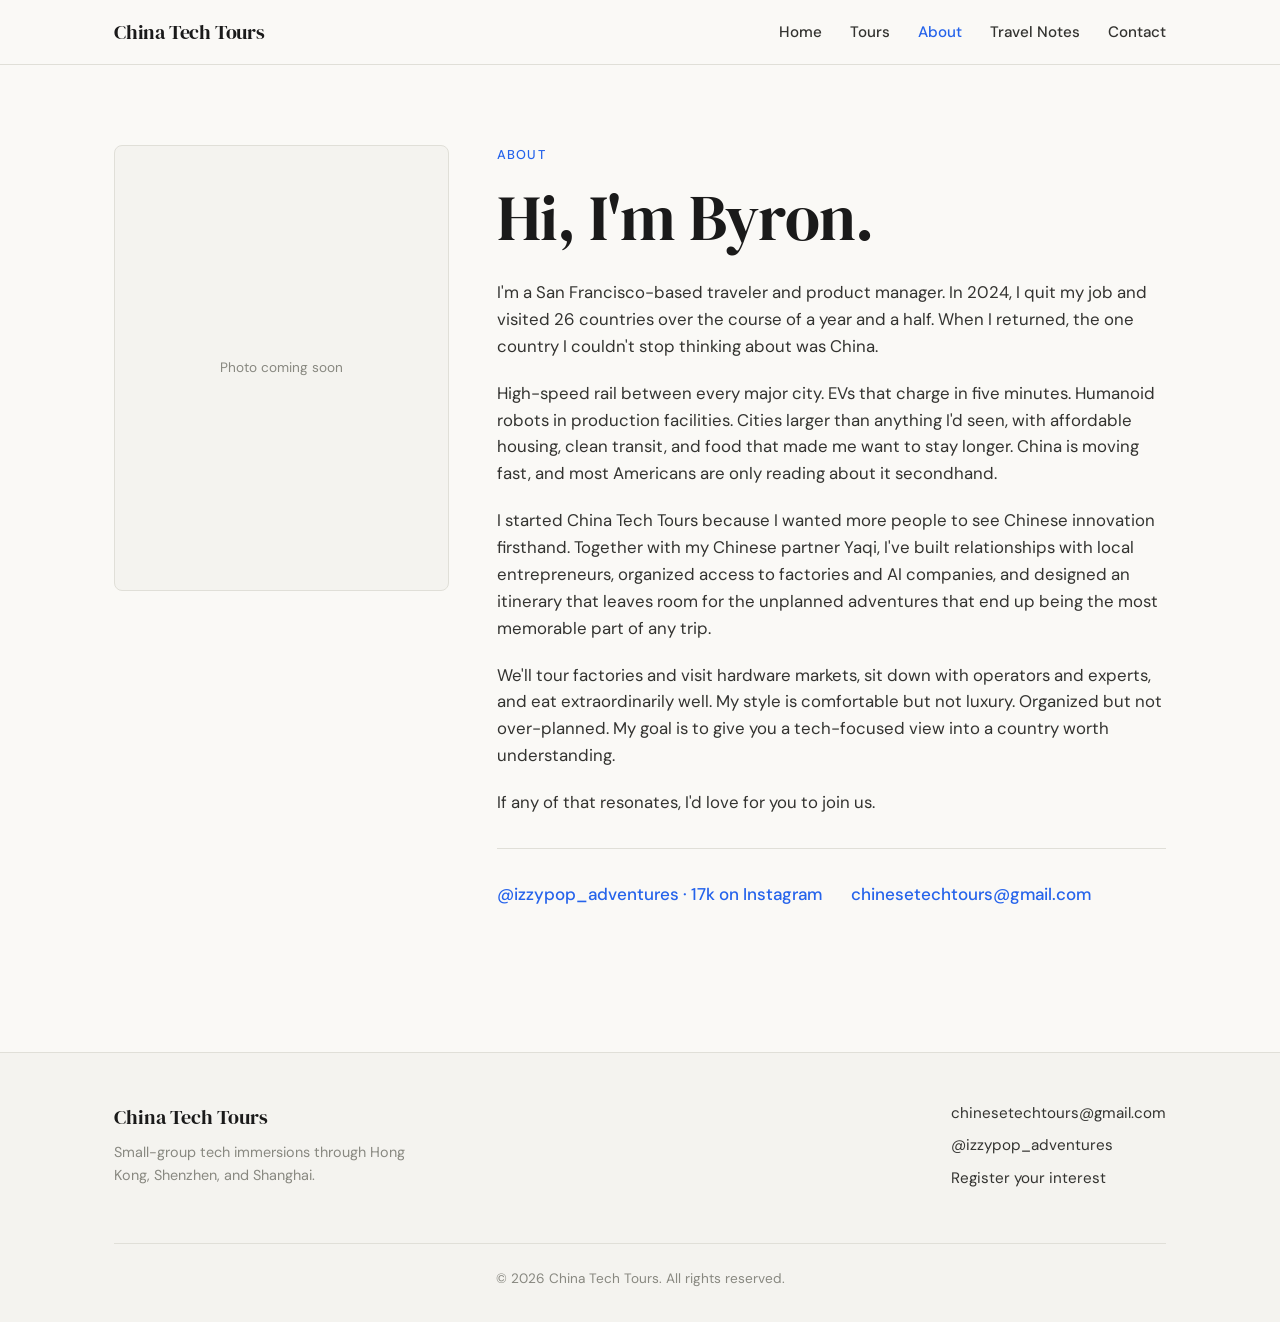
==== about.html @ d49905e9 "Rename brand from "China Tech Tour" to "China Tech Tours" site-wide Co-Authored-By: Claude Opus 4.7 " ====
<!DOCTYPE html>
<html lang="en">
<head>
  <meta charset="UTF-8" />
  <meta name="viewport" content="width=device-width, initial-scale=1.0" />
  <title>About — China Tech Tours</title>
  <meta name="description" content="About the founder of China Tech Tours — a San Francisco-based product manager helping Americans see China's innovation ecosystem firsthand." />
  <link rel="preconnect" href="https://fonts.googleapis.com" />
  <link rel="preconnect" href="https://fonts.gstatic.com" crossorigin />
  <link href="https://fonts.googleapis.com/css2?family=DM+Sans:wght@400;500;700&family=DM+Serif+Display&display=swap" rel="stylesheet" />
  <link rel="stylesheet" href="style.css" />
</head>
<body>
  <nav class="nav">
    <div class="nav-inner">
      <a href="index.html" class="nav-brand">China Tech Tours</a>
      <button class="nav-toggle" aria-label="Toggle menu" onclick="document.getElementById('navLinks').classList.toggle('open')">☰</button>
      <ul class="nav-links" id="navLinks">
        <li><a href="index.html">Home</a></li>
        <li><a href="tours.html">Tours</a></li>
        <li><a href="about.html" class="active">About</a></li>
        <li><a href="travel-notes.html">Travel Notes</a></li>
        <li><a href="contact.html">Contact</a></li>
      </ul>
    </div>
  </nav>

  <section class="section">
    <div class="container">
      <div class="about-grid">
        <div class="about-photo" aria-label="Photo of Byron">
          Photo coming soon
        </div>
        <div class="about-content">
          <span class="eyebrow">About</span>
          <h1>Hi, I'm Byron.</h1>
          <p>
            I'm a San Francisco-based traveler and product manager. In 2024, I quit my job and visited 26 countries
            over the course of a year and a half. When I returned, the one country I couldn't stop thinking about
            was China.
          </p>
          <p>
            High-speed rail between every major city. EVs that charge in five minutes. Humanoid robots in production
            facilities. Cities larger than anything I'd seen, with affordable housing, clean transit, and food that
            made me want to stay longer. China is moving fast, and most Americans are only reading about it secondhand.
          </p>
          <p>
            I started China Tech Tours because I wanted more people to see Chinese innovation firsthand. Together with
            my Chinese partner Yaqi, I've built relationships with local entrepreneurs, organized access to factories
            and AI companies, and designed an itinerary that leaves room for the unplanned adventures that end up
            being the most memorable part of any trip.
          </p>
          <p>
            We'll tour factories and visit hardware markets, sit down with operators and experts, and eat
            extraordinarily well. My style is comfortable but not luxury. Organized but not over-planned. My goal is
            to give you a tech-focused view into a country worth understanding.
          </p>
          <p>
            If any of that resonates, I'd love for you to join us.
          </p>

          <div class="about-links">
            <a href="https://instagram.com/izzypop_adventures" target="_blank" rel="noopener">
              @izzypop_adventures · 17k on Instagram
            </a>
            <a href="mailto:chinesetechtours@gmail.com">chinesetechtours@gmail.com</a>
          </div>
        </div>
      </div>
    </div>
  </section>

  <footer class="footer">
    <div class="container">
      <div class="footer-inner">
        <div>
          <div class="footer-brand">China Tech Tours</div>
          <p class="footer-tag">Small-group tech immersions through Hong Kong, Shenzhen, and Shanghai.</p>
        </div>
        <div class="footer-links">
          <a href="mailto:chinesetechtours@gmail.com">chinesetechtours@gmail.com</a>
          <a href="https://instagram.com/izzypop_adventures" target="_blank" rel="noopener">@izzypop_adventures</a>
          <a href="contact.html">Register your interest</a>
        </div>
      </div>
      <div class="footer-copy">© 2026 China Tech Tours. All rights reserved.</div>
    </div>
  </footer>
</body>
</html>
---- style.css ----
/* China Tech Tours — shared styles */

:root {
  --cream: #faf9f6;
  --off-white: #f4f3ef;
  --blue: #2563EB;
  --blue-hover: #1d4ed8;
  --border: #e0dfd8;
  --muted: #888880;
  --ink: #1a1a1a;
  --ink-soft: #333330;
  --max: 1100px;
}

* { box-sizing: border-box; margin: 0; padding: 0; }

html { scroll-behavior: smooth; }

body {
  font-family: 'DM Sans', -apple-system, BlinkMacSystemFont, sans-serif;
  background: var(--cream);
  color: var(--ink);
  line-height: 1.6;
  font-size: 17px;
  -webkit-font-smoothing: antialiased;
  -moz-osx-font-smoothing: grayscale;
}

h1, h2, h3, h4 {
  font-family: 'DM Serif Display', Georgia, serif;
  font-weight: 400;
  line-height: 1.15;
  color: var(--ink);
  letter-spacing: -0.01em;
}

h1 { font-size: clamp(2.5rem, 5vw, 4rem); }
h2 { font-size: clamp(1.75rem, 3vw, 2.5rem); margin-bottom: 1rem; }
h3 { font-size: 1.35rem; margin-bottom: 0.5rem; }

p { color: var(--ink-soft); margin-bottom: 1rem; }

a { color: var(--blue); text-decoration: none; transition: color 0.15s ease; }
a:hover { color: var(--blue-hover); }

img { max-width: 100%; display: block; }

/* Layout */
.container {
  max-width: var(--max);
  margin: 0 auto;
  padding: 0 1.5rem;
}

.section {
  padding: 5rem 0;
}

.section-tight {
  padding: 3rem 0;
}

/* Navigation */
.nav {
  position: sticky;
  top: 0;
  background: rgba(250, 249, 246, 0.95);
  backdrop-filter: saturate(180%) blur(10px);
  -webkit-backdrop-filter: saturate(180%) blur(10px);
  border-bottom: 1px solid var(--border);
  z-index: 100;
}

.nav-inner {
  max-width: var(--max);
  margin: 0 auto;
  padding: 1rem 1.5rem;
  display: flex;
  align-items: center;
  justify-content: space-between;
  gap: 2rem;
}

.nav-brand {
  font-family: 'DM Serif Display', Georgia, serif;
  font-size: 1.25rem;
  color: var(--ink);
  letter-spacing: -0.01em;
}

.nav-brand:hover { color: var(--ink); }

.nav-links {
  display: flex;
  gap: 1.75rem;
  list-style: none;
  align-items: center;
}

.nav-links a {
  color: var(--ink-soft);
  font-size: 0.95rem;
  font-weight: 500;
}

.nav-links a:hover,
.nav-links a.active {
  color: var(--blue);
}

.nav-toggle {
  display: none;
  background: none;
  border: none;
  cursor: pointer;
  padding: 0.5rem;
  color: var(--ink);
}

/* Hero */
.hero {
  padding: 6rem 0 5rem;
  text-align: left;
}

.hero h1 {
  margin-bottom: 1.5rem;
  max-width: 18ch;
}

.hero-lead {
  font-size: 1.15rem;
  max-width: 60ch;
  color: var(--ink-soft);
  margin-bottom: 2rem;
}

/* Buttons */
.btn {
  display: inline-block;
  padding: 0.85rem 1.5rem;
  background: var(--blue);
  color: #fff;
  border: none;
  border-radius: 4px;
  font-family: inherit;
  font-size: 0.95rem;
  font-weight: 500;
  cursor: pointer;
  transition: background 0.15s ease;
}

.btn:hover {
  background: var(--blue-hover);
  color: #fff;
}

.btn-outline {
  background: transparent;
  color: var(--blue);
  border: 1px solid var(--blue);
}

.btn-outline:hover {
  background: var(--blue);
  color: #fff;
}

/* Tags */
.tag {
  display: inline-block;
  padding: 0.25rem 0.65rem;
  background: rgba(37, 99, 235, 0.08);
  color: var(--blue);
  border-radius: 999px;
  font-size: 0.8rem;
  font-weight: 500;
  letter-spacing: 0.01em;
}

/* Tour card */
.tour-grid {
  display: grid;
  grid-template-columns: repeat(auto-fit, minmax(320px, 1fr));
  gap: 1.5rem;
  margin-top: 2.5rem;
}

.tour-card {
  background: #fff;
  border: 1px solid var(--border);
  border-radius: 8px;
  padding: 2rem;
  display: flex;
  flex-direction: column;
  transition: border-color 0.2s ease, transform 0.2s ease;
}

.tour-card:hover {
  border-color: #c8c7c0;
  transform: translateY(-2px);
}

.tour-card .tag { margin-bottom: 1rem; align-self: flex-start; }

.tour-card h3 {
  font-size: 1.65rem;
  margin-bottom: 0.5rem;
}

.tour-route {
  color: var(--muted);
  font-size: 0.95rem;
  margin-bottom: 1.25rem;
}

.tour-meta {
  display: flex;
  gap: 1.5rem;
  padding: 1rem 0;
  border-top: 1px solid var(--border);
  border-bottom: 1px solid var(--border);
  margin: 1rem 0 1.5rem;
}

.tour-meta-item .label {
  display: block;
  font-size: 0.75rem;
  color: var(--muted);
  text-transform: uppercase;
  letter-spacing: 0.05em;
  margin-bottom: 0.15rem;
}

.tour-meta-item .value {
  font-family: 'DM Serif Display', Georgia, serif;
  font-size: 1.25rem;
  color: var(--ink);
}

.tour-card p {
  margin-bottom: 1.5rem;
  flex-grow: 1;
}

.tour-card .btn {
  align-self: flex-start;
}

/* Featured tour (home) */
.featured {
  background: #fff;
  border: 1px solid var(--border);
  border-radius: 8px;
  padding: 3rem;
  display: grid;
  grid-template-columns: 1fr 1fr;
  gap: 3rem;
  align-items: center;
}

.featured-content h2 { margin-bottom: 1rem; }

.featured-list {
  list-style: none;
  margin: 1.5rem 0;
}

.featured-list li {
  padding: 0.75rem 0;
  border-bottom: 1px solid var(--border);
  display: flex;
  justify-content: space-between;
  font-size: 0.95rem;
}

.featured-list li:last-child { border-bottom: none; }

.featured-list .key {
  color: var(--muted);
  text-transform: uppercase;
  font-size: 0.75rem;
  letter-spacing: 0.05em;
  align-self: center;
}

.featured-list .val {
  color: var(--ink);
  font-weight: 500;
}

/* Section headers */
.section-head {
  margin-bottom: 2rem;
  display: flex;
  align-items: baseline;
  justify-content: space-between;
  flex-wrap: wrap;
  gap: 1rem;
}

.section-head p {
  color: var(--muted);
  max-width: 50ch;
  margin: 0;
}

.eyebrow {
  font-size: 0.8rem;
  color: var(--blue);
  text-transform: uppercase;
  letter-spacing: 0.1em;
  font-weight: 500;
  margin-bottom: 1rem;
  display: block;
}

/* Instagram embed */
.ig-section {
  background: var(--off-white);
  border-top: 1px solid var(--border);
  border-bottom: 1px solid var(--border);
}

.ig-grid {
  display: grid;
  grid-template-columns: repeat(auto-fit, minmax(220px, 1fr));
  gap: 1rem;
  margin-top: 2rem;
}

.ig-tile {
  aspect-ratio: 1 / 1;
  background: #fff;
  border: 1px solid var(--border);
  border-radius: 6px;
  overflow: hidden;
  position: relative;
  display: flex;
  align-items: center;
  justify-content: center;
  color: var(--muted);
  font-size: 0.85rem;
  text-align: center;
  padding: 1rem;
  transition: transform 0.2s ease;
}

.ig-tile:hover { transform: scale(1.02); }

.ig-tile img {
  width: 100%;
  height: 100%;
  object-fit: cover;
}

.ig-follow {
  text-align: center;
  margin-top: 2rem;
}

/* Email capture */
.capture {
  background: #fff;
  border: 1px solid var(--border);
  border-radius: 8px;
  padding: 3rem;
  text-align: center;
}

.capture h2 { margin-bottom: 0.5rem; }
.capture p { color: var(--muted); margin-bottom: 2rem; }

.capture-form {
  display: flex;
  gap: 0.5rem;
  max-width: 460px;
  margin: 0 auto;
}

.capture-form input {
  flex: 1;
  padding: 0.85rem 1rem;
  border: 1px solid var(--border);
  border-radius: 4px;
  font-family: inherit;
  font-size: 0.95rem;
  background: var(--cream);
  color: var(--ink);
}

.capture-form input:focus {
  outline: none;
  border-color: var(--blue);
}

/* Forms */
.form {
  background: #fff;
  border: 1px solid var(--border);
  border-radius: 8px;
  padding: 2.5rem;
  max-width: 640px;
}

.form-row {
  margin-bottom: 1.5rem;
}

.form-row label {
  display: block;
  font-size: 0.9rem;
  font-weight: 500;
  margin-bottom: 0.5rem;
  color: var(--ink);
}

.form-row label .req { color: var(--blue); }

.form-row input,
.form-row select,
.form-row textarea {
  width: 100%;
  padding: 0.75rem 1rem;
  border: 1px solid var(--border);
  border-radius: 4px;
  font-family: inherit;
  font-size: 1rem;
  background: var(--cream);
  color: var(--ink);
  transition: border-color 0.15s ease;
}

.form-row input:focus,
.form-row select:focus,
.form-row textarea:focus {
  outline: none;
  border-color: var(--blue);
}

.form-row textarea {
  resize: vertical;
  min-height: 120px;
}

.form-success {
  background: rgba(37, 99, 235, 0.06);
  border: 1px solid var(--blue);
  border-radius: 4px;
  padding: 1rem;
  color: var(--blue);
  margin-bottom: 1.5rem;
  font-size: 0.95rem;
}

/* About */
.about-grid {
  display: grid;
  grid-template-columns: 1fr 2fr;
  gap: 3rem;
  align-items: start;
}

.about-photo {
  background: var(--off-white);
  border: 1px solid var(--border);
  border-radius: 8px;
  aspect-ratio: 3 / 4;
  display: flex;
  align-items: center;
  justify-content: center;
  color: var(--muted);
  font-size: 0.85rem;
  text-align: center;
  padding: 1rem;
  overflow: hidden;
}

.about-photo img { width: 100%; height: 100%; object-fit: cover; }

.about-content h1 { margin-bottom: 1.5rem; }
.about-content p { font-size: 1.05rem; margin-bottom: 1.25rem; }

.about-links {
  margin-top: 2rem;
  padding-top: 2rem;
  border-top: 1px solid var(--border);
}

.about-links a {
  display: inline-block;
  margin-right: 1.5rem;
  font-weight: 500;
}

/* Travel notes */
.notes-list {
  display: flex;
  flex-direction: column;
}

.note-card {
  display: block;
  padding: 2rem 0;
  border-bottom: 1px solid var(--border);
  color: var(--ink);
}

.note-card:hover { color: var(--ink); }
.note-card:hover h3 { color: var(--blue); }

.note-card:first-child { padding-top: 0; }

.note-meta {
  display: flex;
  gap: 1rem;
  font-size: 0.85rem;
  color: var(--muted);
  margin-bottom: 0.5rem;
  text-transform: uppercase;
  letter-spacing: 0.05em;
}

.note-card h3 {
  font-size: 1.5rem;
  margin-bottom: 0.5rem;
  transition: color 0.15s ease;
}

.note-card p {
  color: var(--ink-soft);
  margin-bottom: 0;
  max-width: 65ch;
}

/* Page header */
.page-head {
  padding: 4rem 0 2rem;
  border-bottom: 1px solid var(--border);
}

.page-head h1 { margin-bottom: 1rem; }
.page-head p {
  font-size: 1.1rem;
  max-width: 60ch;
  color: var(--muted);
}

/* Footer */
.footer {
  background: var(--off-white);
  border-top: 1px solid var(--border);
  padding: 3rem 0 2rem;
  margin-top: 4rem;
}

.footer-inner {
  display: flex;
  flex-wrap: wrap;
  gap: 2rem;
  justify-content: space-between;
  align-items: flex-start;
}

.footer-brand {
  font-family: 'DM Serif Display', Georgia, serif;
  font-size: 1.25rem;
  margin-bottom: 0.5rem;
  color: var(--ink);
}

.footer-tag {
  color: var(--muted);
  font-size: 0.9rem;
  max-width: 32ch;
}

.footer-links {
  display: flex;
  flex-direction: column;
  gap: 0.5rem;
  font-size: 0.95rem;
}

.footer-links a { color: var(--ink-soft); }
.footer-links a:hover { color: var(--blue); }

.footer-copy {
  margin-top: 2.5rem;
  padding-top: 1.5rem;
  border-top: 1px solid var(--border);
  font-size: 0.85rem;
  color: var(--muted);
  text-align: center;
}

/* Responsive */
@media (max-width: 800px) {
  .featured {
    grid-template-columns: 1fr;
    padding: 2rem;
    gap: 2rem;
  }

  .about-grid {
    grid-template-columns: 1fr;
    gap: 2rem;
  }

  .about-photo { max-width: 280px; aspect-ratio: 1 / 1; }

  .hero { padding: 4rem 0 3rem; }

  .section { padding: 3.5rem 0; }
}

@media (max-width: 600px) {
  .nav-toggle {
    display: block;
  }

  .nav-links {
    display: none;
    position: absolute;
    top: 100%;
    left: 0;
    right: 0;
    background: var(--cream);
    border-bottom: 1px solid var(--border);
    flex-direction: column;
    padding: 1rem 1.5rem;
    gap: 1rem;
  }

  .nav-links.open { display: flex; }

  .capture-form {
    flex-direction: column;
  }

  .form { padding: 1.5rem; }

  .featured-list li {
    flex-direction: column;
    gap: 0.25rem;
  }
}
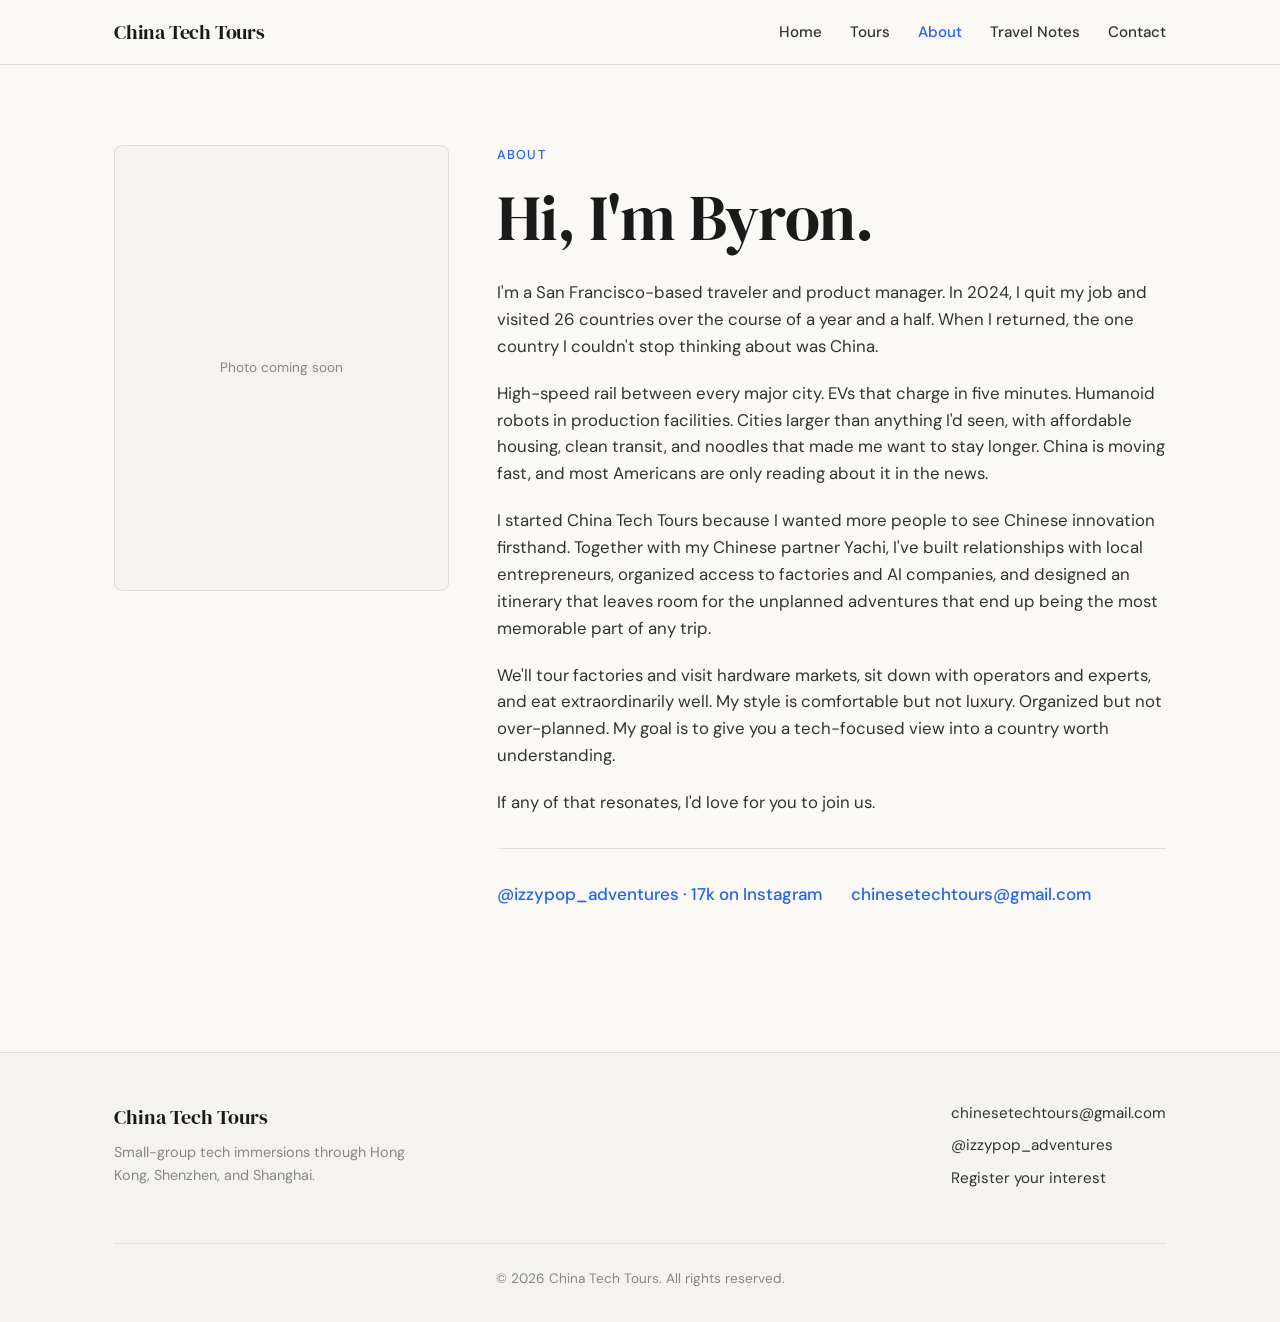
==== commit 61f245cd: "Tweak About copy: noodles, "in the news", and Yachi spelling Co-Authored-By: Claude Opus 4.7 (1M con" ====
--- a/about.html
+++ b/about.html
@@ -41,12 +41,12 @@
           </p>
           <p>
             High-speed rail between every major city. EVs that charge in five minutes. Humanoid robots in production
-            facilities. Cities larger than anything I'd seen, with affordable housing, clean transit, and food that
-            made me want to stay longer. China is moving fast, and most Americans are only reading about it secondhand.
+            facilities. Cities larger than anything I'd seen, with affordable housing, clean transit, and noodles that
+            made me want to stay longer. China is moving fast, and most Americans are only reading about it in the news.
           </p>
           <p>
             I started China Tech Tours because I wanted more people to see Chinese innovation firsthand. Together with
-            my Chinese partner Yaqi, I've built relationships with local entrepreneurs, organized access to factories
+            my Chinese partner Yachi, I've built relationships with local entrepreneurs, organized access to factories
             and AI companies, and designed an itinerary that leaves room for the unplanned adventures that end up
             being the most memorable part of any trip.
           </p>
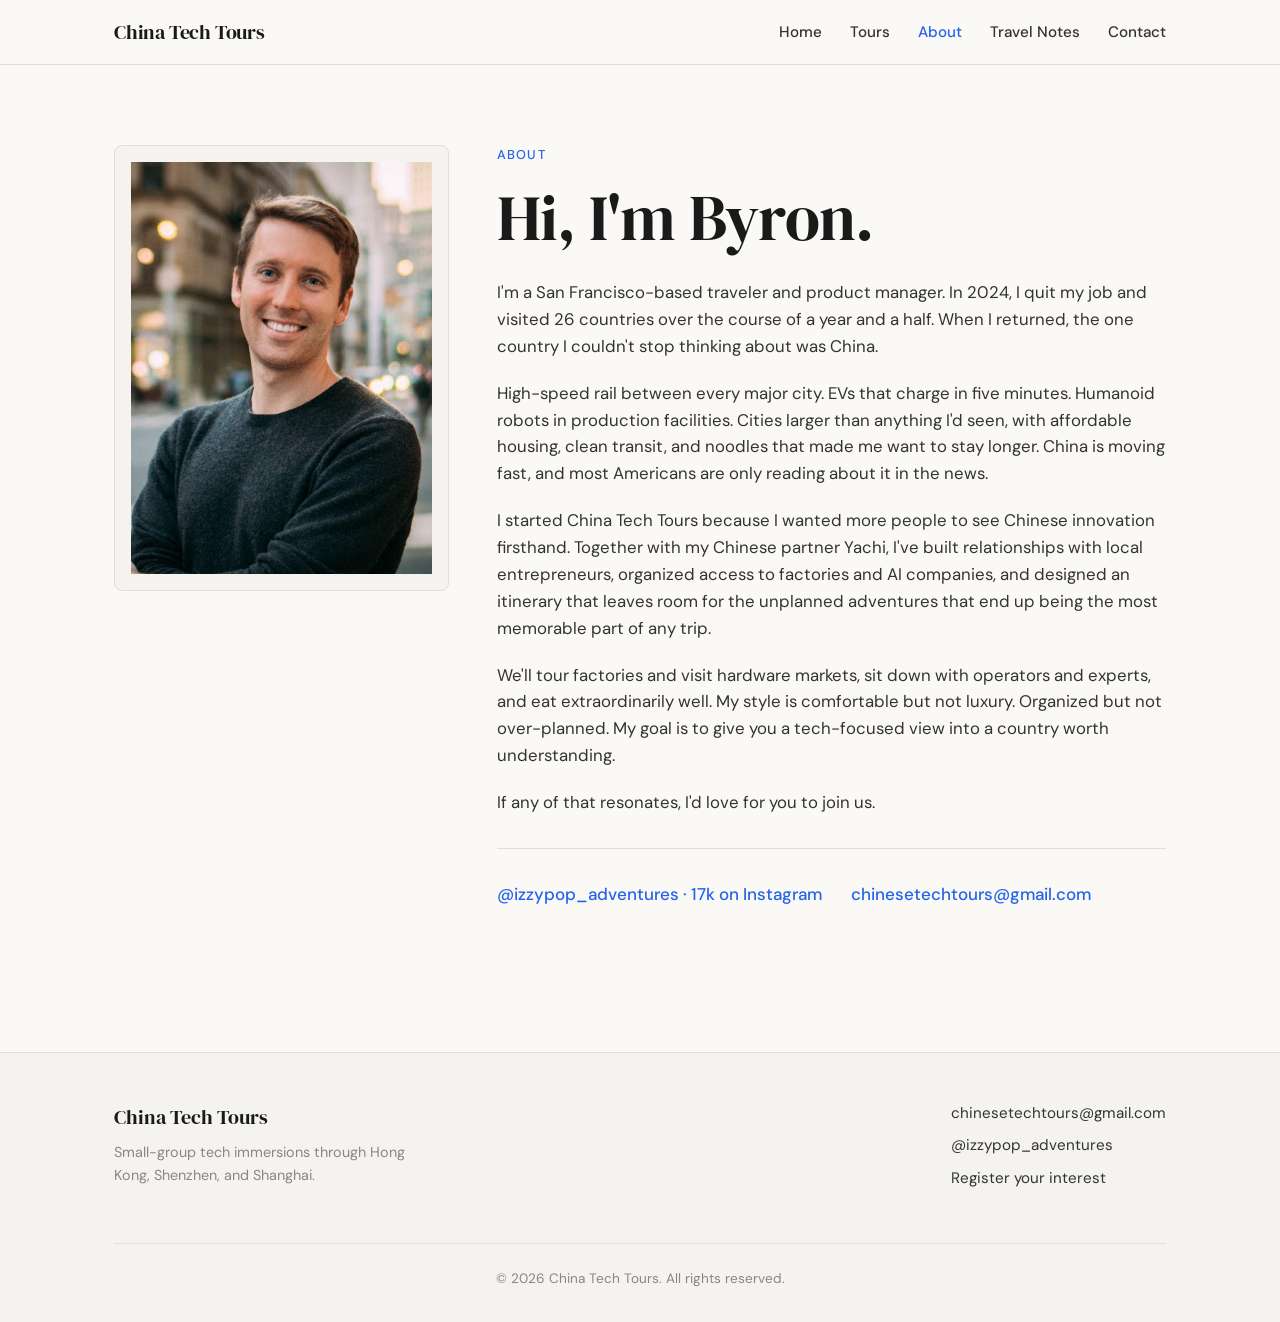
==== commit dd5e681e: "Add headshot to About page Co-Authored-By: Claude Opus 4.7 (1M context) <noreply@anthropic.com>" ====
--- a/about.html
+++ b/about.html
@@ -28,8 +28,8 @@
   <section class="section">
     <div class="container">
       <div class="about-grid">
-        <div class="about-photo" aria-label="Photo of Byron">
-          Photo coming soon
+        <div class="about-photo">
+          <img src="images/byron.jpg" alt="Portrait of Byron, founder of China Tech Tours" />
         </div>
         <div class="about-content">
           <span class="eyebrow">About</span>
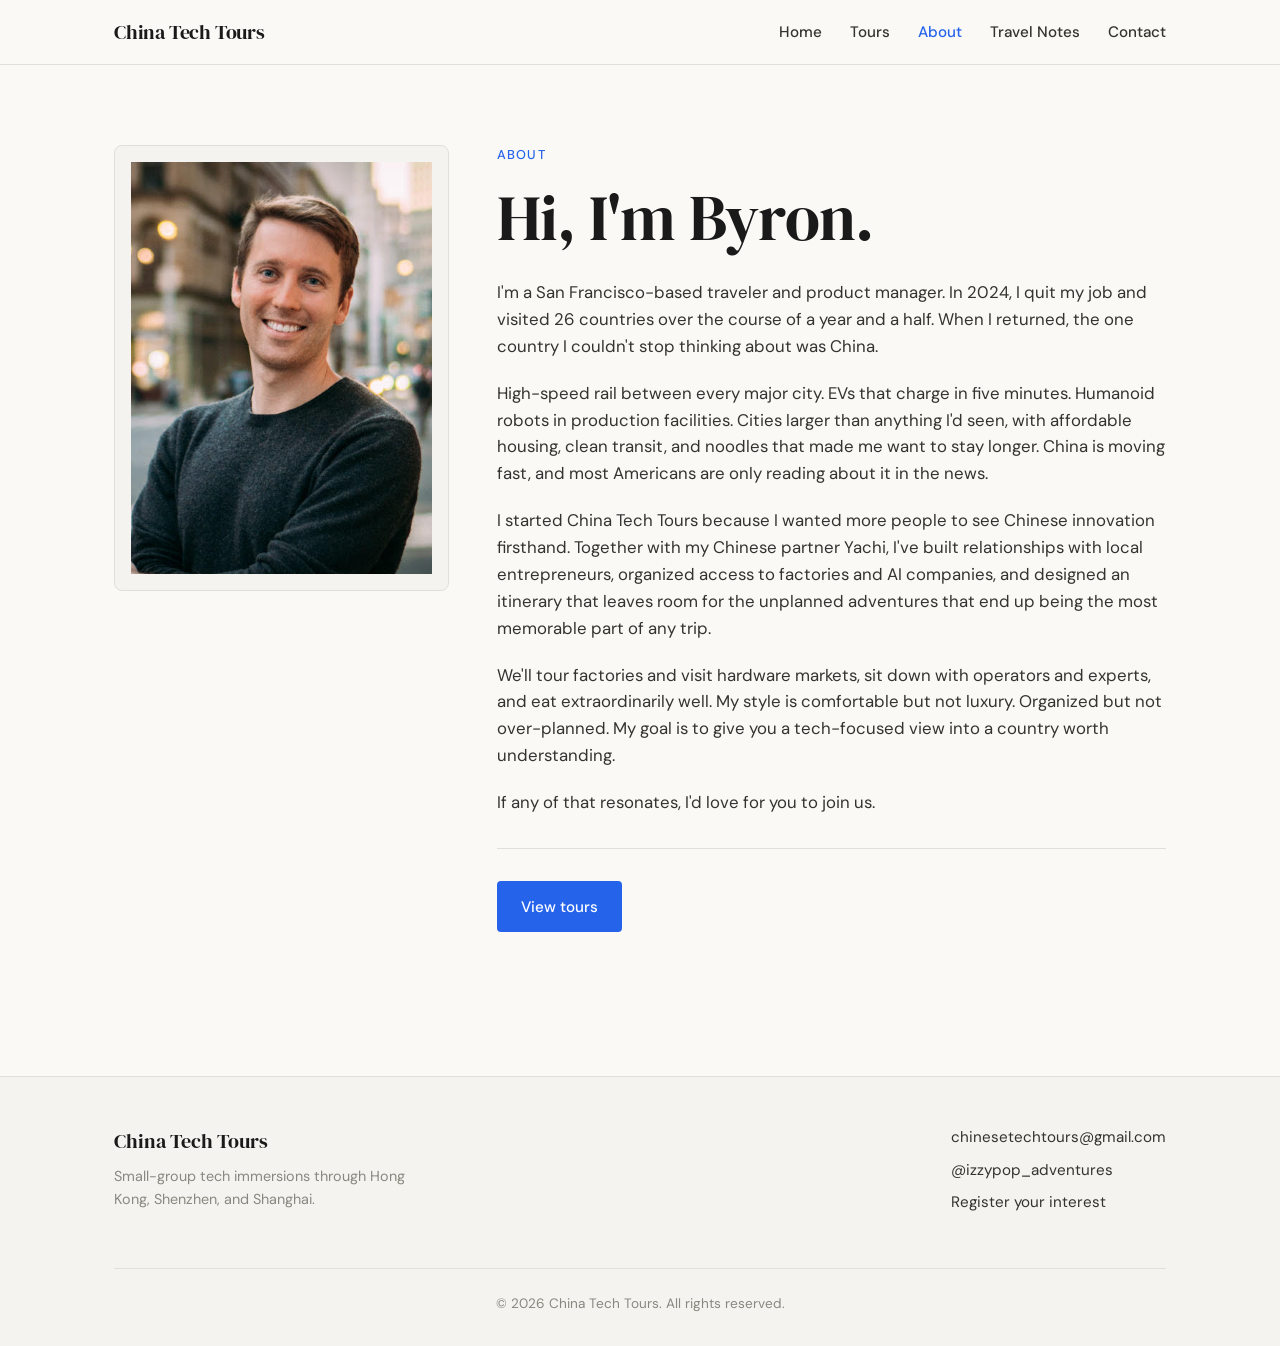
==== commit 25714e44: "Replace About contact links with "View tours" CTA Co-Authored-By: Claude Opus 4.7 (1M context) <nore" ====
--- a/about.html
+++ b/about.html
@@ -60,10 +60,7 @@
           </p>
 
           <div class="about-links">
-            <a href="https://instagram.com/izzypop_adventures" target="_blank" rel="noopener">
-              @izzypop_adventures · 17k on Instagram
-            </a>
-            <a href="mailto:chinesetechtours@gmail.com">chinesetechtours@gmail.com</a>
+            <a href="tours.html" class="btn">View tours</a>
           </div>
         </div>
       </div>
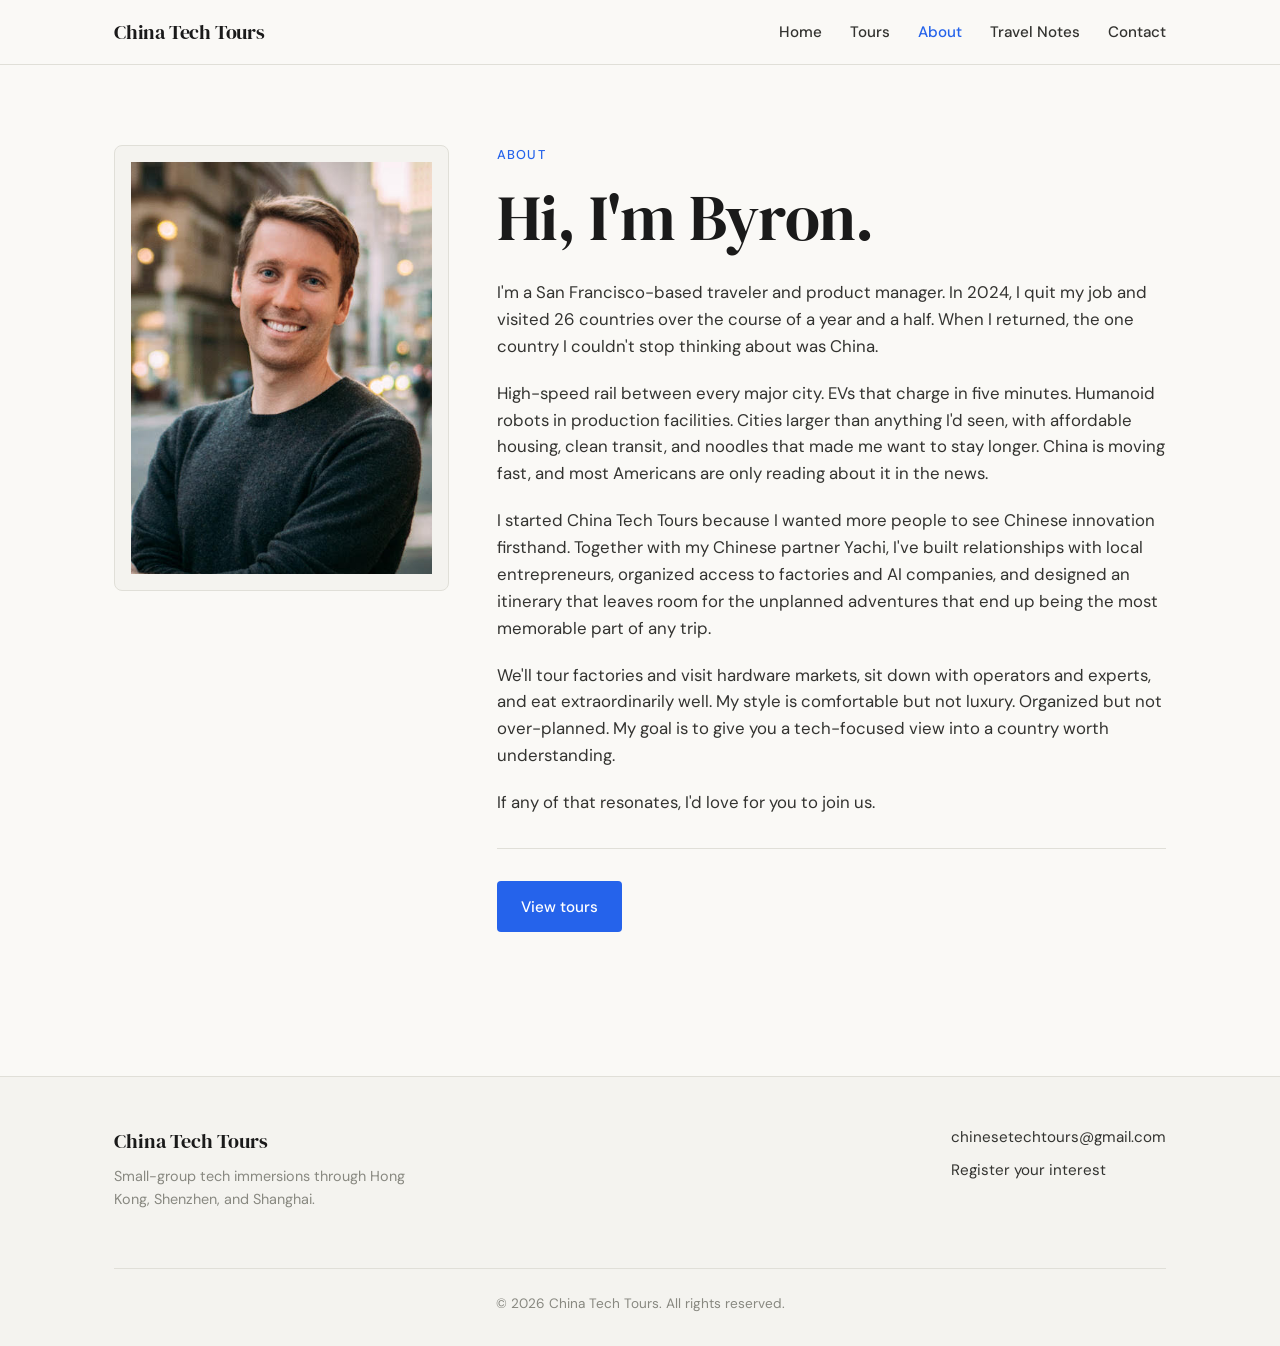
==== commit 952d511c: "Remove all @izzypop_adventures references from copy, footers, and CSS Co-Authored-By: Claude Opus 4." ====
--- a/about.html
+++ b/about.html
@@ -76,7 +76,6 @@
         </div>
         <div class="footer-links">
           <a href="mailto:chinesetechtours@gmail.com">chinesetechtours@gmail.com</a>
-          <a href="https://instagram.com/izzypop_adventures" target="_blank" rel="noopener">@izzypop_adventures</a>
           <a href="contact.html">Register your interest</a>
         </div>
       </div>
--- a/style.css
+++ b/style.css
@@ -60,6 +60,18 @@
   padding: 3rem 0;
 }
 
+/* Plane flyover (homepage) */
+#planeStage {
+  position: fixed;
+  inset: 0;
+  width: 100vw;
+  height: 100vh;
+  pointer-events: none;
+  z-index: -1;
+  opacity: 0;
+  overflow: visible;
+}
+
 /* Navigation */
 .nav {
   position: sticky;
@@ -119,7 +131,7 @@
 
 /* Hero */
 .hero {
-  padding: 6rem 0 5rem;
+  padding: 6rem 0 2rem;
   text-align: left;
 }
 
@@ -247,6 +259,158 @@
   align-self: flex-start;
 }
 
+/* Flagship tour card — expanded layout */
+.tour-card-flagship {
+  padding: 2.5rem;
+}
+
+.tour-grid-secondary {
+  margin-top: 1.5rem;
+}
+
+.tour-section {
+  margin-top: 2rem;
+  padding-top: 2rem;
+  border-top: 1px solid var(--border);
+}
+
+.tour-meta + .tour-section {
+  margin-top: 0;
+  padding-top: 0;
+  border-top: none;
+}
+
+.tour-section-label {
+  display: block;
+  font-size: 0.75rem;
+  color: var(--muted);
+  text-transform: uppercase;
+  letter-spacing: 0.08em;
+  margin-bottom: 1.5rem;
+}
+
+.itinerary {
+  display: flex;
+  flex-direction: column;
+  gap: 2rem;
+}
+
+.itinerary-day-head {
+  margin-bottom: 0.75rem;
+}
+
+.itinerary-day h4 {
+  font-family: 'DM Serif Display', Georgia, serif;
+  font-size: 1.35rem;
+  color: var(--ink);
+  margin: 0 0 0.2rem;
+  line-height: 1.2;
+}
+
+.itinerary-day-sub {
+  display: block;
+  color: var(--muted);
+  font-size: 0.95rem;
+  font-style: italic;
+}
+
+.itinerary-day ul,
+.include-col ul,
+.good-to-know-list {
+  list-style: none;
+  padding: 0;
+  margin: 0;
+}
+
+.itinerary-day ul li,
+.include-col ul li {
+  position: relative;
+  padding-left: 1.5rem;
+  color: var(--ink-soft);
+  margin-bottom: 0.6rem;
+  line-height: 1.55;
+}
+
+.itinerary-day ul li::before {
+  content: "";
+  position: absolute;
+  left: 0.15rem;
+  top: 0.55rem;
+  width: 6px;
+  height: 6px;
+  border-radius: 50%;
+  background: var(--blue);
+}
+
+.include-grid {
+  display: grid;
+  grid-template-columns: repeat(auto-fit, minmax(240px, 1fr));
+  gap: 2.5rem;
+}
+
+.include-col h4 {
+  font-family: 'DM Serif Display', Georgia, serif;
+  font-size: 1.15rem;
+  color: var(--ink);
+  margin: 0 0 1rem;
+}
+
+.include-col-yes ul li::before {
+  content: "✓";
+  position: absolute;
+  left: 0;
+  top: 0;
+  color: var(--blue);
+  font-weight: 700;
+  line-height: 1.55;
+}
+
+.include-col-no ul li::before {
+  content: "–";
+  position: absolute;
+  left: 0;
+  top: 0;
+  color: var(--muted);
+  font-weight: 700;
+  line-height: 1.55;
+}
+
+.good-to-know-list {
+  display: flex;
+  flex-direction: column;
+  gap: 1rem;
+}
+
+.good-to-know-list li {
+  display: flex;
+  align-items: flex-start;
+  gap: 0.85rem;
+  color: var(--muted);
+  line-height: 1.55;
+}
+
+.good-to-know-list li strong {
+  color: var(--ink);
+  font-weight: 600;
+}
+
+.gtk-icon {
+  flex-shrink: 0;
+  width: 20px;
+  height: 20px;
+  color: var(--ink);
+  margin-top: 0.2rem;
+}
+
+.tour-card-flagship .btn {
+  margin-top: 2.5rem;
+}
+
+@media (max-width: 600px) {
+  .tour-card-flagship { padding: 1.75rem; }
+  .itinerary-day h4 { font-size: 1.2rem; }
+}
+
 /* Featured tour (home) */
 .featured {
   background: #fff;
@@ -324,9 +488,17 @@
 
 .ig-grid {
   display: grid;
-  grid-template-columns: repeat(auto-fit, minmax(220px, 1fr));
-  gap: 1rem;
+  grid-template-columns: repeat(auto-fit, minmax(326px, 1fr));
+  gap: 1.5rem;
   margin-top: 2rem;
+  justify-items: center;
+}
+
+.ig-grid .instagram-media {
+  margin: 0 !important;
+  max-width: 100%;
+  min-width: 0 !important;
+  width: 100%;
 }
 
 .ig-tile {
@@ -352,11 +524,6 @@
   width: 100%;
   height: 100%;
   object-fit: cover;
-}
-
-.ig-follow {
-  text-align: center;
-  margin-top: 2rem;
 }
 
 /* Email capture */
@@ -609,7 +776,7 @@
 
   .about-photo { max-width: 280px; aspect-ratio: 1 / 1; }
 
-  .hero { padding: 4rem 0 3rem; }
+  .hero { padding: 4rem 0 1.5rem; }
 
   .section { padding: 3.5rem 0; }
 }
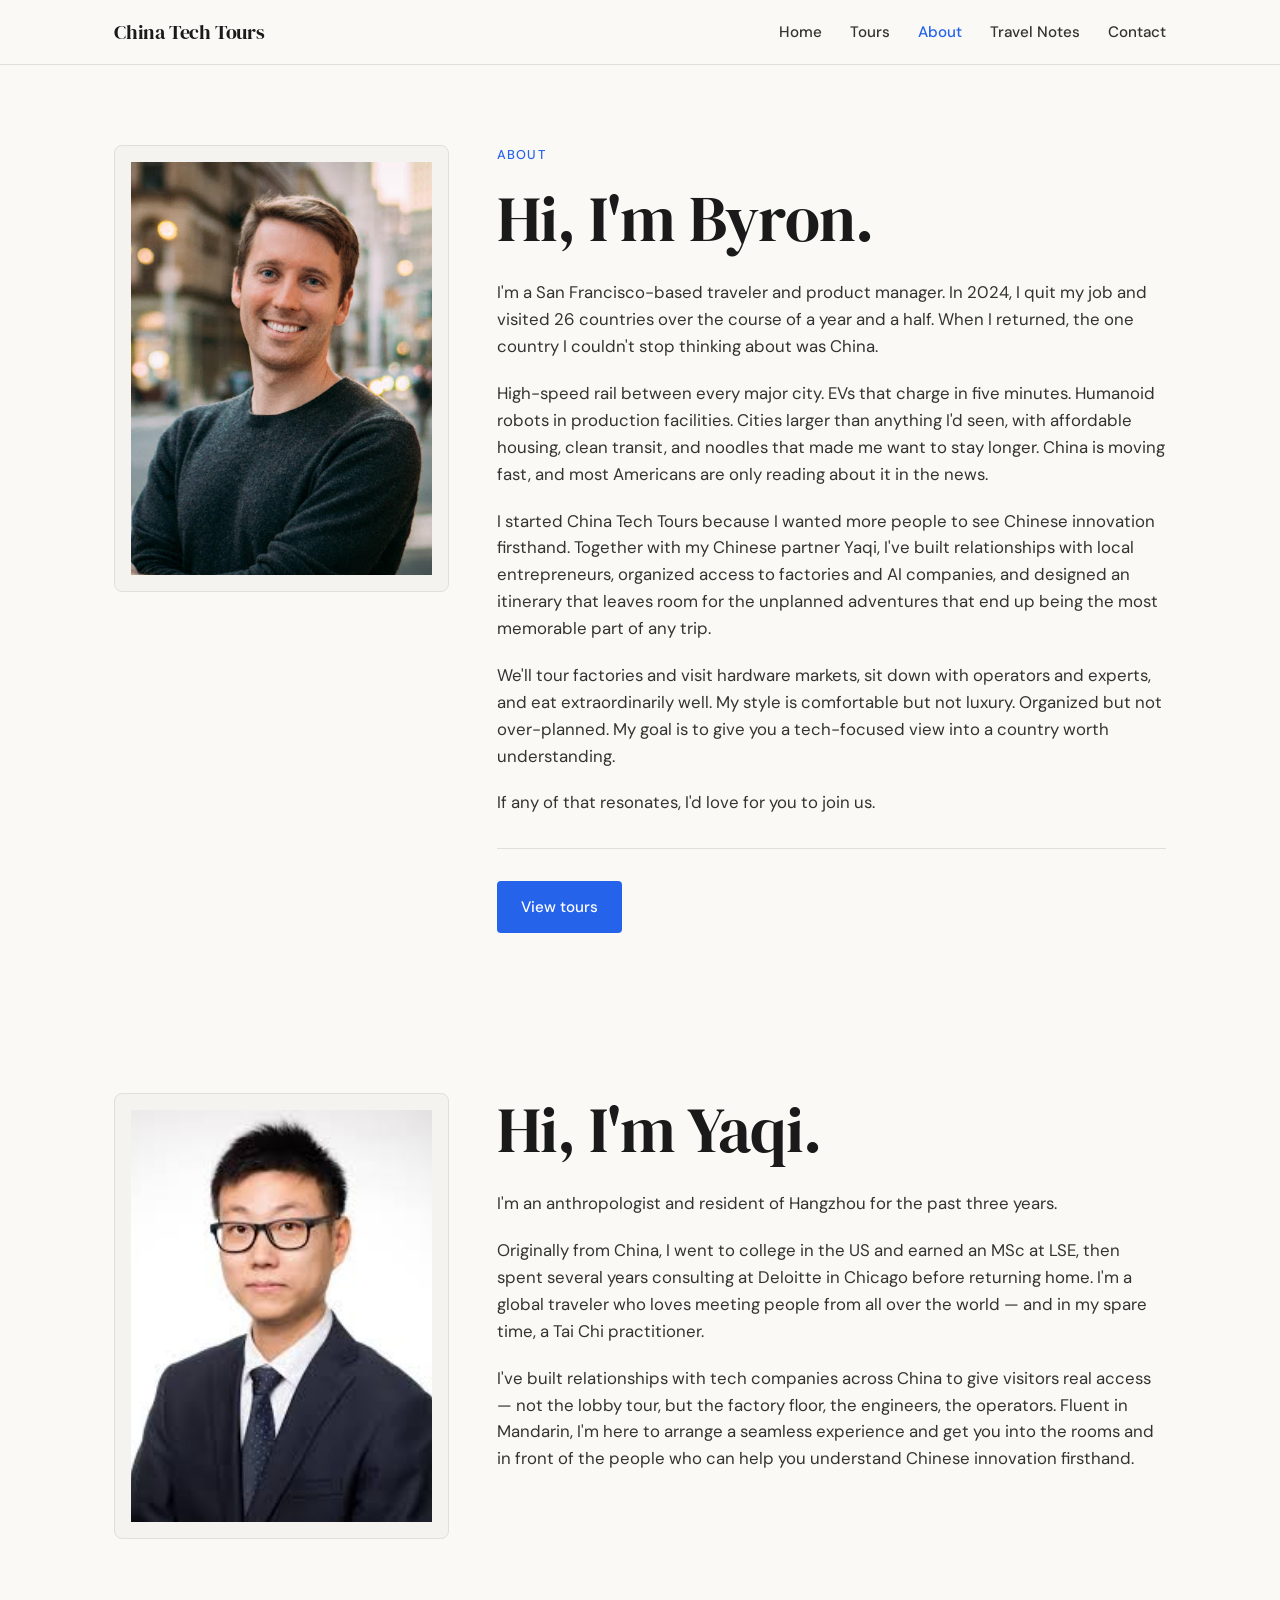
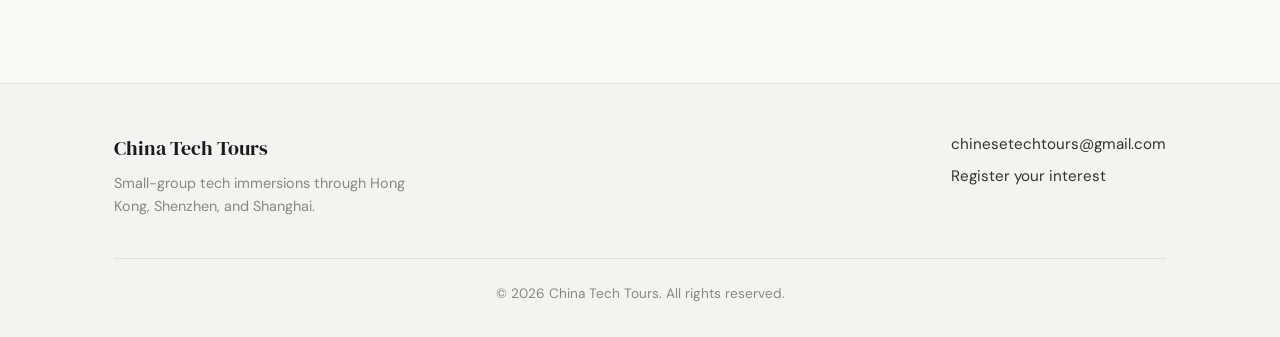
==== commit db8076db: "Add Yaqi bio section to About page; fix Yachi→Yaqi in Byron's copy Co-Authored-By: Claude Opus 4.7 (" ====
--- a/about.html
+++ b/about.html
@@ -46,7 +46,7 @@
           </p>
           <p>
             I started China Tech Tours because I wanted more people to see Chinese innovation firsthand. Together with
-            my Chinese partner Yachi, I've built relationships with local entrepreneurs, organized access to factories
+            my Chinese partner Yaqi, I've built relationships with local entrepreneurs, organized access to factories
             and AI companies, and designed an itinerary that leaves room for the unplanned adventures that end up
             being the most memorable part of any trip.
           </p>
@@ -62,6 +62,33 @@
           <div class="about-links">
             <a href="tours.html" class="btn">View tours</a>
           </div>
+        </div>
+      </div>
+    </div>
+  </section>
+
+  <section class="section">
+    <div class="container">
+      <div class="about-grid">
+        <div class="about-photo">
+          <img src="images/yaqi.jpg" alt="Portrait of Yaqi, China-based partner" />
+        </div>
+        <div class="about-content">
+          <h1>Hi, I'm Yaqi.</h1>
+          <p>
+            I'm an anthropologist and resident of Hangzhou for the past three years.
+          </p>
+          <p>
+            Originally from China, I went to college in the US and earned an MSc at LSE, then spent several years
+            consulting at Deloitte in Chicago before returning home. I'm a global traveler who loves meeting people
+            from all over the world — and in my spare time, a Tai Chi practitioner.
+          </p>
+          <p>
+            I've built relationships with tech companies across China to give visitors real access — not the lobby
+            tour, but the factory floor, the engineers, the operators. Fluent in Mandarin, I'm here to arrange a
+            seamless experience and get you into the rooms and in front of the people who can help you understand
+            Chinese innovation firsthand.
+          </p>
         </div>
       </div>
     </div>
--- a/style.css
+++ b/style.css
@@ -1,4 +1,4 @@
-/* China Tech Tours — shared styles */
+/* China Tech Tours — shared styles (mobile-first) */
 
 :root {
   --cream: #faf9f6;
@@ -34,9 +34,9 @@
   letter-spacing: -0.01em;
 }
 
-h1 { font-size: clamp(2.5rem, 5vw, 4rem); }
-h2 { font-size: clamp(1.75rem, 3vw, 2.5rem); margin-bottom: 1rem; }
-h3 { font-size: 1.35rem; margin-bottom: 0.5rem; }
+h1 { font-size: clamp(2.25rem, 7vw, 4rem); }
+h2 { font-size: clamp(1.6rem, 4.5vw, 2.5rem); margin-bottom: 1rem; }
+h3 { font-size: 1.25rem; margin-bottom: 0.5rem; }
 
 p { color: var(--ink-soft); margin-bottom: 1rem; }
 
@@ -49,30 +49,18 @@
 .container {
   max-width: var(--max);
   margin: 0 auto;
-  padding: 0 1.5rem;
+  padding: 0 1rem;
 }
 
 .section {
-  padding: 5rem 0;
+  padding: 3.5rem 0;
 }
 
 .section-tight {
-  padding: 3rem 0;
-}
-
-/* Plane flyover (homepage) */
-#planeStage {
-  position: fixed;
-  inset: 0;
-  width: 100vw;
-  height: 100vh;
-  pointer-events: none;
-  z-index: -1;
-  opacity: 0;
-  overflow: visible;
-}
-
-/* Navigation */
+  padding: 2.5rem 0;
+}
+
+/* Navigation — mobile: hamburger */
 .nav {
   position: sticky;
   top: 0;
@@ -86,11 +74,11 @@
 .nav-inner {
   max-width: var(--max);
   margin: 0 auto;
-  padding: 1rem 1.5rem;
+  padding: 0.75rem 1rem;
   display: flex;
   align-items: center;
   justify-content: space-between;
-  gap: 2rem;
+  gap: 1rem;
 }
 
 .nav-brand {
@@ -103,15 +91,28 @@
 .nav-brand:hover { color: var(--ink); }
 
 .nav-links {
-  display: flex;
-  gap: 1.75rem;
+  display: none;
+  position: absolute;
+  top: 100%;
+  left: 0;
+  right: 0;
+  background: var(--cream);
+  border-bottom: 1px solid var(--border);
+  flex-direction: column;
   list-style: none;
+  padding: 0.5rem 1rem 1rem;
+  gap: 0.25rem;
+}
+
+.nav-links.open { display: flex; }
+
+.nav-links a {
+  display: flex;
   align-items: center;
-}
-
-.nav-links a {
+  min-height: 44px;
+  padding: 0.5rem 0;
   color: var(--ink-soft);
-  font-size: 0.95rem;
+  font-size: 1rem;
   font-weight: 500;
 }
 
@@ -121,43 +122,65 @@
 }
 
 .nav-toggle {
-  display: none;
+  display: flex;
+  align-items: center;
+  justify-content: center;
+  min-width: 44px;
+  min-height: 44px;
   background: none;
   border: none;
   cursor: pointer;
-  padding: 0.5rem;
-  color: var(--ink);
+  color: var(--ink);
+  font-size: 1.4rem;
 }
 
 /* Hero */
 .hero {
-  padding: 6rem 0 2rem;
+  padding: 3rem 0 1.5rem;
   text-align: left;
 }
 
 .hero h1 {
-  margin-bottom: 1.5rem;
+  margin-bottom: 1rem;
   max-width: 18ch;
 }
 
 .hero-lead {
-  font-size: 1.15rem;
+  font-size: 1.05rem;
   max-width: 60ch;
   color: var(--ink-soft);
-  margin-bottom: 2rem;
+  margin-bottom: 1.5rem;
+}
+
+.hero-photo {
+  padding: 0 1rem;
+  margin: 2rem 0;
+}
+
+.hero-photo img {
+  display: block;
+  width: 100%;
+  height: 50vh;
+  object-fit: cover;
+  object-position: center;
 }
 
 /* Buttons */
 .btn {
-  display: inline-block;
+  display: inline-flex;
+  align-items: center;
+  justify-content: center;
+  width: 100%;
+  min-height: 44px;
   padding: 0.85rem 1.5rem;
   background: var(--blue);
   color: #fff;
   border: none;
   border-radius: 4px;
   font-family: inherit;
-  font-size: 0.95rem;
+  font-size: 1rem;
   font-weight: 500;
+  text-align: center;
   cursor: pointer;
   transition: background 0.15s ease;
 }
@@ -193,16 +216,16 @@
 /* Tour card */
 .tour-grid {
   display: grid;
-  grid-template-columns: repeat(auto-fit, minmax(320px, 1fr));
-  gap: 1.5rem;
-  margin-top: 2.5rem;
+  grid-template-columns: 1fr;
+  gap: 1.25rem;
+  margin-top: 2rem;
 }
 
 .tour-card {
   background: #fff;
   border: 1px solid var(--border);
   border-radius: 8px;
-  padding: 2rem;
+  padding: 1.5rem;
   display: flex;
   flex-direction: column;
   transition: border-color 0.2s ease, transform 0.2s ease;
@@ -216,7 +239,7 @@
 .tour-card .tag { margin-bottom: 1rem; align-self: flex-start; }
 
 .tour-card h3 {
-  font-size: 1.65rem;
+  font-size: 1.5rem;
   margin-bottom: 0.5rem;
 }
 
@@ -228,7 +251,8 @@
 
 .tour-meta {
   display: flex;
-  gap: 1.5rem;
+  flex-wrap: wrap;
+  gap: 1rem 1.5rem;
   padding: 1rem 0;
   border-top: 1px solid var(--border);
   border-bottom: 1px solid var(--border);
@@ -246,7 +270,7 @@
 
 .tour-meta-item .value {
   font-family: 'DM Serif Display', Georgia, serif;
-  font-size: 1.25rem;
+  font-size: 1.15rem;
   color: var(--ink);
 }
 
@@ -255,13 +279,9 @@
   flex-grow: 1;
 }
 
-.tour-card .btn {
-  align-self: flex-start;
-}
-
 /* Flagship tour card — expanded layout */
 .tour-card-flagship {
-  padding: 2.5rem;
+  padding: 1.75rem;
 }
 
 .tour-grid-secondary {
@@ -292,19 +312,56 @@
 .itinerary {
   display: flex;
   flex-direction: column;
-  gap: 2rem;
-}
-
-.itinerary-day-head {
-  margin-bottom: 0.75rem;
-}
-
-.itinerary-day h4 {
+  gap: 0;
+}
+
+.itinerary-day {
+  border-top: 1px solid var(--border);
+}
+
+.itinerary-day-trigger {
+  display: flex;
+  align-items: center;
+  justify-content: space-between;
+  gap: 1rem;
+  width: 100%;
+  min-height: 48px;
+  padding: 1rem 0;
+  background: none;
+  border: none;
+  cursor: pointer;
+  text-align: left;
+  font-family: inherit;
+  color: var(--ink);
+}
+
+.itinerary-day-trigger h4 {
   font-family: 'DM Serif Display', Georgia, serif;
-  font-size: 1.35rem;
-  color: var(--ink);
-  margin: 0 0 0.2rem;
+  font-size: 1.2rem;
+  color: var(--ink);
+  margin: 0;
   line-height: 1.2;
+}
+
+.itinerary-chevron {
+  flex-shrink: 0;
+  color: var(--muted);
+  transition: transform 300ms ease;
+}
+
+.itinerary-day[data-open="true"] .itinerary-chevron {
+  transform: rotate(90deg);
+}
+
+.itinerary-day-panel {
+  overflow: hidden;
+  max-height: 0;
+  transition: max-height 300ms ease;
+}
+
+.itinerary-day-panel-inner {
+  padding-top: 1rem;
+  padding-bottom: 1.5rem;
 }
 
 .itinerary-day-sub {
@@ -312,6 +369,17 @@
   color: var(--muted);
   font-size: 0.95rem;
   font-style: italic;
+  margin-bottom: 1rem;
+}
+
+.itinerary-day-photo {
+  display: block;
+  width: 100%;
+  height: 220px;
+  object-fit: cover;
+  object-position: center;
+  border-radius: 4px;
+  margin-bottom: 1.125rem;
 }
 
 .itinerary-day ul,
@@ -344,13 +412,13 @@
 
 .include-grid {
   display: grid;
-  grid-template-columns: repeat(auto-fit, minmax(240px, 1fr));
-  gap: 2.5rem;
+  grid-template-columns: 1fr;
+  gap: 1.5rem;
 }
 
 .include-col h4 {
   font-family: 'DM Serif Display', Georgia, serif;
-  font-size: 1.15rem;
+  font-size: 1.1rem;
   color: var(--ink);
   margin: 0 0 1rem;
 }
@@ -403,12 +471,7 @@
 }
 
 .tour-card-flagship .btn {
-  margin-top: 2.5rem;
-}
-
-@media (max-width: 600px) {
-  .tour-card-flagship { padding: 1.75rem; }
-  .itinerary-day h4 { font-size: 1.2rem; }
+  margin-top: 2rem;
 }
 
 /* Featured tour (home) */
@@ -416,10 +479,10 @@
   background: #fff;
   border: 1px solid var(--border);
   border-radius: 8px;
-  padding: 3rem;
+  padding: 1.5rem;
   display: grid;
-  grid-template-columns: 1fr 1fr;
-  gap: 3rem;
+  grid-template-columns: 1fr;
+  gap: 1.5rem;
   align-items: center;
 }
 
@@ -434,7 +497,8 @@
   padding: 0.75rem 0;
   border-bottom: 1px solid var(--border);
   display: flex;
-  justify-content: space-between;
+  flex-direction: column;
+  gap: 0.25rem;
   font-size: 0.95rem;
 }
 
@@ -445,7 +509,6 @@
   text-transform: uppercase;
   font-size: 0.75rem;
   letter-spacing: 0.05em;
-  align-self: center;
 }
 
 .featured-list .val {
@@ -455,12 +518,11 @@
 
 /* Section headers */
 .section-head {
-  margin-bottom: 2rem;
-  display: flex;
-  align-items: baseline;
-  justify-content: space-between;
-  flex-wrap: wrap;
-  gap: 1rem;
+  margin-bottom: 1.5rem;
+  display: flex;
+  flex-direction: column;
+  align-items: flex-start;
+  gap: 0.5rem;
 }
 
 .section-head p {
@@ -479,6 +541,75 @@
   display: block;
 }
 
+/* Meet the guides */
+.guides-section {
+  background: var(--cream);
+  padding: 4rem 1.5rem;
+}
+
+.guides-eyebrow {
+  text-align: center;
+  margin-bottom: 2rem;
+}
+
+.guides-grid {
+  display: flex;
+  flex-direction: column;
+  align-items: center;
+  gap: 1.5rem;
+}
+
+.guide-card {
+  text-align: center;
+  max-width: 280px;
+}
+
+.guide-photo {
+  display: block;
+  width: 100px;
+  height: 100px;
+  border-radius: 50%;
+  object-fit: cover;
+  object-position: center top;
+  border: 2px solid #E5E7EB;
+  margin: 0 auto 1rem;
+}
+
+.guide-name {
+  font-family: 'DM Sans', -apple-system, BlinkMacSystemFont, sans-serif;
+  font-size: 1.125rem;
+  font-weight: 700;
+  color: var(--ink);
+  margin: 0 0 0.35rem;
+  line-height: 1.2;
+}
+
+.guide-location {
+  display: block;
+  color: var(--blue);
+  font-size: 0.6875rem;
+  text-transform: uppercase;
+  letter-spacing: 0.08em;
+  font-weight: 500;
+  margin-bottom: 0.5rem;
+}
+
+.guide-descriptor {
+  color: var(--ink-soft);
+  font-size: 0.875rem;
+  margin: 0;
+}
+
+.guides-cta {
+  text-align: center;
+  margin-top: 2rem;
+}
+
+.guides-cta a {
+  color: var(--blue);
+  font-weight: 500;
+}
+
 /* Instagram embed */
 .ig-section {
   background: var(--off-white);
@@ -488,9 +619,9 @@
 
 .ig-grid {
   display: grid;
-  grid-template-columns: repeat(auto-fit, minmax(326px, 1fr));
-  gap: 1.5rem;
-  margin-top: 2rem;
+  grid-template-columns: 1fr;
+  gap: 1.25rem;
+  margin-top: 1.5rem;
   justify-items: center;
 }
 
@@ -531,27 +662,29 @@
   background: #fff;
   border: 1px solid var(--border);
   border-radius: 8px;
-  padding: 3rem;
+  padding: 1.75rem;
   text-align: center;
 }
 
 .capture h2 { margin-bottom: 0.5rem; }
-.capture p { color: var(--muted); margin-bottom: 2rem; }
+.capture p { color: var(--muted); margin-bottom: 1.5rem; }
 
 .capture-form {
   display: flex;
-  gap: 0.5rem;
+  flex-direction: column;
+  gap: 0.75rem;
   max-width: 460px;
   margin: 0 auto;
 }
 
 .capture-form input {
-  flex: 1;
+  width: 100%;
+  min-height: 44px;
   padding: 0.85rem 1rem;
   border: 1px solid var(--border);
   border-radius: 4px;
   font-family: inherit;
-  font-size: 0.95rem;
+  font-size: 1rem;
   background: var(--cream);
   color: var(--ink);
 }
@@ -566,12 +699,12 @@
   background: #fff;
   border: 1px solid var(--border);
   border-radius: 8px;
-  padding: 2.5rem;
+  padding: 1.5rem;
   max-width: 640px;
 }
 
 .form-row {
-  margin-bottom: 1.5rem;
+  margin-bottom: 1.25rem;
 }
 
 .form-row label {
@@ -588,6 +721,7 @@
 .form-row select,
 .form-row textarea {
   width: 100%;
+  min-height: 44px;
   padding: 0.75rem 1rem;
   border: 1px solid var(--border);
   border-radius: 4px;
@@ -623,8 +757,8 @@
 /* About */
 .about-grid {
   display: grid;
-  grid-template-columns: 1fr 2fr;
-  gap: 3rem;
+  grid-template-columns: 1fr;
+  gap: 2rem;
   align-items: start;
 }
 
@@ -632,7 +766,8 @@
   background: var(--off-white);
   border: 1px solid var(--border);
   border-radius: 8px;
-  aspect-ratio: 3 / 4;
+  aspect-ratio: 1 / 1;
+  max-width: 280px;
   display: flex;
   align-items: center;
   justify-content: center;
@@ -646,11 +781,11 @@
 .about-photo img { width: 100%; height: 100%; object-fit: cover; }
 
 .about-content h1 { margin-bottom: 1.5rem; }
-.about-content p { font-size: 1.05rem; margin-bottom: 1.25rem; }
+.about-content p { font-size: 1rem; margin-bottom: 1.25rem; }
 
 .about-links {
-  margin-top: 2rem;
-  padding-top: 2rem;
+  margin-top: 1.5rem;
+  padding-top: 1.5rem;
   border-top: 1px solid var(--border);
 }
 
@@ -668,7 +803,7 @@
 
 .note-card {
   display: block;
-  padding: 2rem 0;
+  padding: 1.5rem 0;
   border-bottom: 1px solid var(--border);
   color: var(--ink);
 }
@@ -680,7 +815,8 @@
 
 .note-meta {
   display: flex;
-  gap: 1rem;
+  flex-wrap: wrap;
+  gap: 0.75rem 1rem;
   font-size: 0.85rem;
   color: var(--muted);
   margin-bottom: 0.5rem;
@@ -689,7 +825,7 @@
 }
 
 .note-card h3 {
-  font-size: 1.5rem;
+  font-size: 1.35rem;
   margin-bottom: 0.5rem;
   transition: color 0.15s ease;
 }
@@ -702,31 +838,31 @@
 
 /* Page header */
 .page-head {
-  padding: 4rem 0 2rem;
+  padding: 2.5rem 0 1.5rem;
   border-bottom: 1px solid var(--border);
 }
 
 .page-head h1 { margin-bottom: 1rem; }
 .page-head p {
-  font-size: 1.1rem;
+  font-size: 1.05rem;
   max-width: 60ch;
   color: var(--muted);
 }
 
-/* Footer */
+/* Footer — mobile: stacked, centered */
 .footer {
   background: var(--off-white);
   border-top: 1px solid var(--border);
-  padding: 3rem 0 2rem;
-  margin-top: 4rem;
+  padding: 2.5rem 0 2rem;
+  margin-top: 3rem;
 }
 
 .footer-inner {
   display: flex;
-  flex-wrap: wrap;
+  flex-direction: column;
   gap: 2rem;
-  justify-content: space-between;
-  align-items: flex-start;
+  align-items: center;
+  text-align: center;
 }
 
 .footer-brand {
@@ -740,20 +876,28 @@
   color: var(--muted);
   font-size: 0.9rem;
   max-width: 32ch;
+  margin: 0 auto;
 }
 
 .footer-links {
   display: flex;
   flex-direction: column;
-  gap: 0.5rem;
+  align-items: center;
+  gap: 0.25rem;
   font-size: 0.95rem;
 }
 
-.footer-links a { color: var(--ink-soft); }
+.footer-links a {
+  color: var(--ink-soft);
+  display: inline-flex;
+  align-items: center;
+  min-height: 44px;
+  padding: 0.25rem 0;
+}
 .footer-links a:hover { color: var(--blue); }
 
 .footer-copy {
-  margin-top: 2.5rem;
+  margin-top: 2rem;
   padding-top: 1.5rem;
   border-top: 1px solid var(--border);
   font-size: 0.85rem;
@@ -761,54 +905,264 @@
   text-align: center;
 }
 
-/* Responsive */
-@media (max-width: 800px) {
+/* ---------------------------------------------------------------------
+ * Desktop and up — min-width: 768px
+ * --------------------------------------------------------------------- */
+@media (min-width: 768px) {
+  /* Layout */
+  .container {
+    padding: 0 1.5rem;
+  }
+
+  .section {
+    padding: 5rem 0;
+  }
+
+  .section-tight {
+    padding: 3rem 0;
+  }
+
+  /* Nav: full horizontal */
+  .nav-inner {
+    padding: 1rem 1.5rem;
+    gap: 2rem;
+  }
+
+  .nav-toggle {
+    display: none;
+  }
+
+  .nav-links {
+    display: flex;
+    position: static;
+    background: transparent;
+    border: none;
+    flex-direction: row;
+    padding: 0;
+    gap: 1.75rem;
+    align-items: center;
+  }
+
+  .nav-links a {
+    display: inline-block;
+    min-height: 0;
+    padding: 0.25rem 0;
+    font-size: 0.95rem;
+  }
+
+  /* Hero */
+  .hero {
+    padding: 6rem 0 2rem;
+  }
+
+  .hero h1 {
+    margin-bottom: 1.5rem;
+  }
+
+  .hero-lead {
+    font-size: 1.15rem;
+    margin-bottom: 2rem;
+  }
+
+  .hero-photo {
+    padding: 0;
+    margin: 2.5rem 0;
+  }
+
+  .hero-photo img {
+    height: 60vh;
+  }
+
+  /* Buttons — auto width on desktop */
+  .btn {
+    width: auto;
+    font-size: 0.95rem;
+  }
+
+  /* Tour cards */
+  .tour-grid {
+    grid-template-columns: repeat(auto-fit, minmax(320px, 1fr));
+    gap: 1.5rem;
+    margin-top: 2.5rem;
+  }
+
+  .tour-card {
+    padding: 2rem;
+  }
+
+  .tour-card .btn {
+    align-self: flex-start;
+  }
+
+  .tour-card h3 {
+    font-size: 1.65rem;
+  }
+
+  .tour-meta-item .value {
+    font-size: 1.25rem;
+  }
+
+  /* Flagship tour card */
+  .tour-card-flagship {
+    padding: 2.5rem;
+  }
+
+  .tour-card-flagship .btn {
+    margin-top: 2.5rem;
+    align-self: flex-start;
+  }
+
+  .itinerary-day-trigger h4 {
+    font-size: 1.35rem;
+  }
+
+  .itinerary-day-photo {
+    height: 280px;
+  }
+
+  .include-grid {
+    grid-template-columns: repeat(auto-fit, minmax(240px, 1fr));
+    gap: 2.5rem;
+  }
+
+  .include-col h4 {
+    font-size: 1.15rem;
+  }
+
+  /* Featured tour */
   .featured {
-    grid-template-columns: 1fr;
-    padding: 2rem;
+    padding: 3rem;
+    gap: 3rem;
+  }
+
+  .featured-list li {
+    flex-direction: row;
+    justify-content: space-between;
+    gap: 1rem;
+  }
+
+  .featured-list .key {
+    align-self: center;
+  }
+
+  /* Section heads */
+  .section-head {
+    margin-bottom: 2rem;
+    flex-direction: row;
+    align-items: baseline;
+    justify-content: space-between;
+    flex-wrap: wrap;
+    gap: 1rem;
+  }
+
+  /* Meet the guides */
+  .guides-section {
+    padding: 5rem 2.5rem;
+  }
+
+  .guides-grid {
+    flex-direction: row;
+    justify-content: center;
+    gap: 5rem;
+  }
+
+  /* IG grid */
+  .ig-grid {
+    grid-template-columns: repeat(auto-fit, minmax(326px, 1fr));
+    margin-top: 2rem;
+  }
+
+  /* Capture form */
+  .capture {
+    padding: 3rem;
+  }
+
+  .capture p {
+    margin-bottom: 2rem;
+  }
+
+  .capture-form {
+    flex-direction: row;
+    gap: 0.5rem;
+  }
+
+  .capture-form input {
+    font-size: 0.95rem;
+  }
+
+  /* Forms */
+  .form {
+    padding: 2.5rem;
+  }
+
+  /* About */
+  .about-grid {
+    grid-template-columns: 1fr 2fr;
+    gap: 3rem;
+  }
+
+  .about-photo {
+    aspect-ratio: 3 / 4;
+    max-width: none;
+  }
+
+  .about-content p {
+    font-size: 1.05rem;
+  }
+
+  .about-links {
+    margin-top: 2rem;
+    padding-top: 2rem;
+  }
+
+  /* Travel notes */
+  .note-card {
+    padding: 2rem 0;
+  }
+
+  .note-card h3 {
+    font-size: 1.5rem;
+  }
+
+  /* Page head */
+  .page-head {
+    padding: 4rem 0 2rem;
+  }
+
+  .page-head p {
+    font-size: 1.1rem;
+  }
+
+  /* Footer — desktop: horizontal, left-aligned */
+  .footer {
+    padding: 3rem 0 2rem;
+    margin-top: 4rem;
+  }
+
+  .footer-inner {
+    flex-direction: row;
+    flex-wrap: wrap;
+    align-items: flex-start;
+    justify-content: space-between;
+    text-align: left;
     gap: 2rem;
   }
 
-  .about-grid {
-    grid-template-columns: 1fr;
-    gap: 2rem;
-  }
-
-  .about-photo { max-width: 280px; aspect-ratio: 1 / 1; }
-
-  .hero { padding: 4rem 0 1.5rem; }
-
-  .section { padding: 3.5rem 0; }
-}
-
-@media (max-width: 600px) {
-  .nav-toggle {
-    display: block;
-  }
-
-  .nav-links {
-    display: none;
-    position: absolute;
-    top: 100%;
-    left: 0;
-    right: 0;
-    background: var(--cream);
-    border-bottom: 1px solid var(--border);
-    flex-direction: column;
-    padding: 1rem 1.5rem;
-    gap: 1rem;
-  }
-
-  .nav-links.open { display: flex; }
-
-  .capture-form {
-    flex-direction: column;
-  }
-
-  .form { padding: 1.5rem; }
-
-  .featured-list li {
-    flex-direction: column;
-    gap: 0.25rem;
-  }
-}
+  .footer-tag {
+    margin: 0;
+  }
+
+  .footer-links {
+    align-items: flex-start;
+    gap: 0.5rem;
+  }
+
+  .footer-links a {
+    min-height: 0;
+    padding: 0;
+  }
+
+  .footer-copy {
+    margin-top: 2.5rem;
+  }
+}
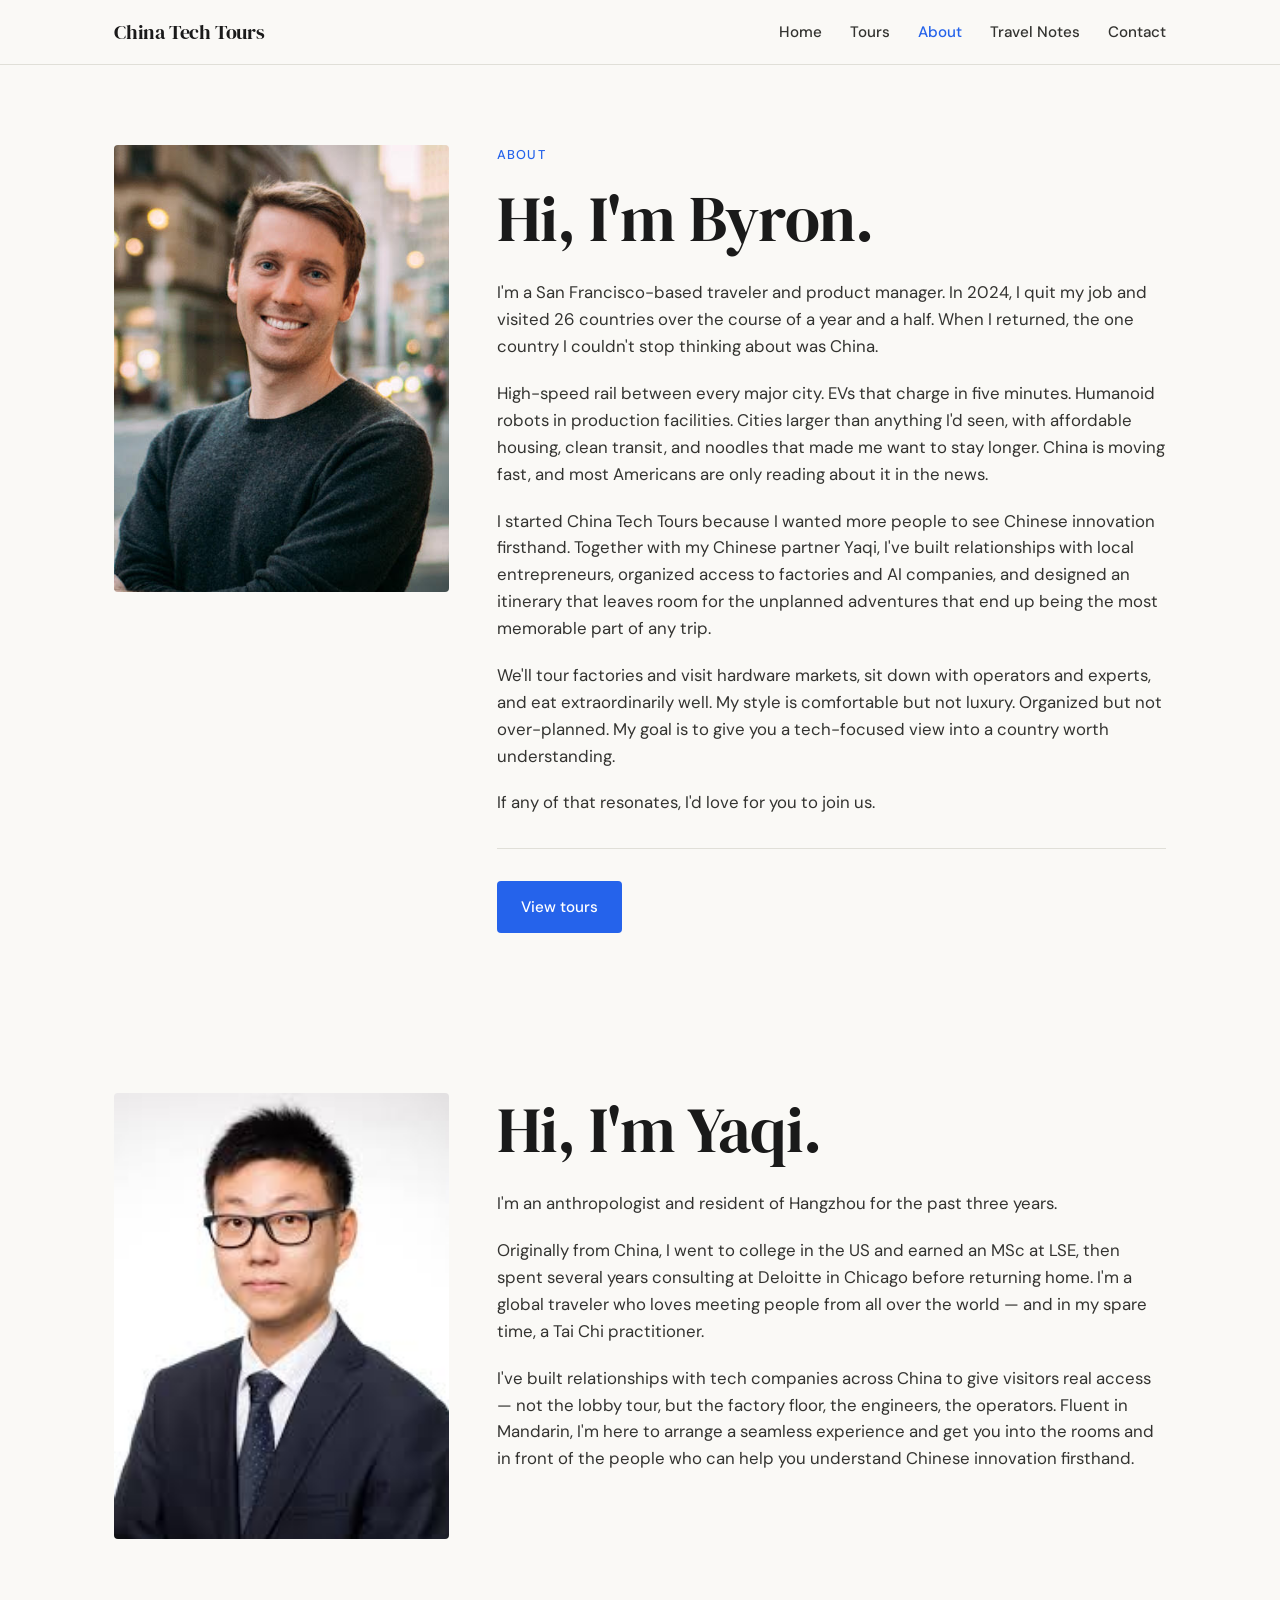
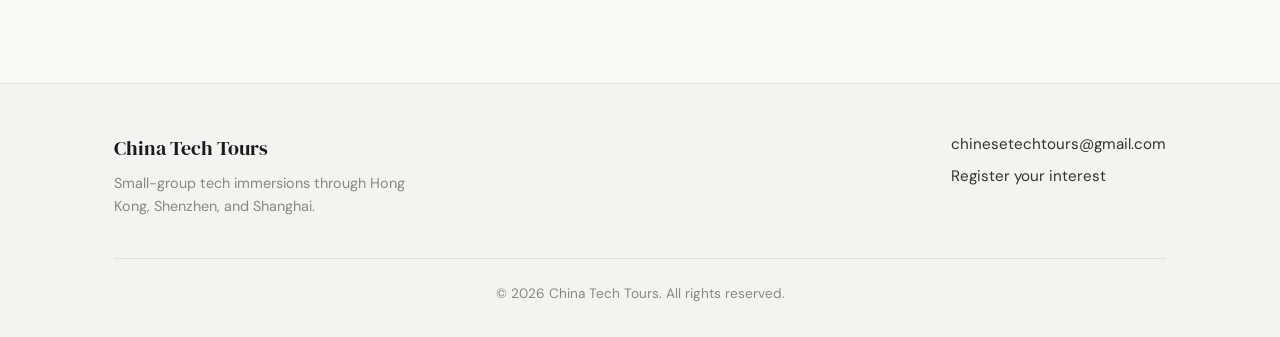
==== commit 1287040a: "Anchor Yaqi portrait crop to top so head stays in frame Co-Authored-By: Claude Opus 4.7 (1M context)" ====
--- a/about.html
+++ b/about.html
@@ -71,7 +71,7 @@
     <div class="container">
       <div class="about-grid">
         <div class="about-photo">
-          <img src="images/yaqi.jpg" alt="Portrait of Yaqi, China-based partner" />
+          <img src="images/yaqi.jpg" alt="Portrait of Yaqi, China-based partner" style="object-position: center top;" />
         </div>
         <div class="about-content">
           <h1>Hi, I'm Yaqi.</h1>
--- a/style.css
+++ b/style.css
@@ -763,18 +763,9 @@
 }
 
 .about-photo {
-  background: var(--off-white);
-  border: 1px solid var(--border);
-  border-radius: 8px;
   aspect-ratio: 1 / 1;
   max-width: 280px;
-  display: flex;
-  align-items: center;
-  justify-content: center;
-  color: var(--muted);
-  font-size: 0.85rem;
-  text-align: center;
-  padding: 1rem;
+  border-radius: 4px;
   overflow: hidden;
 }
 
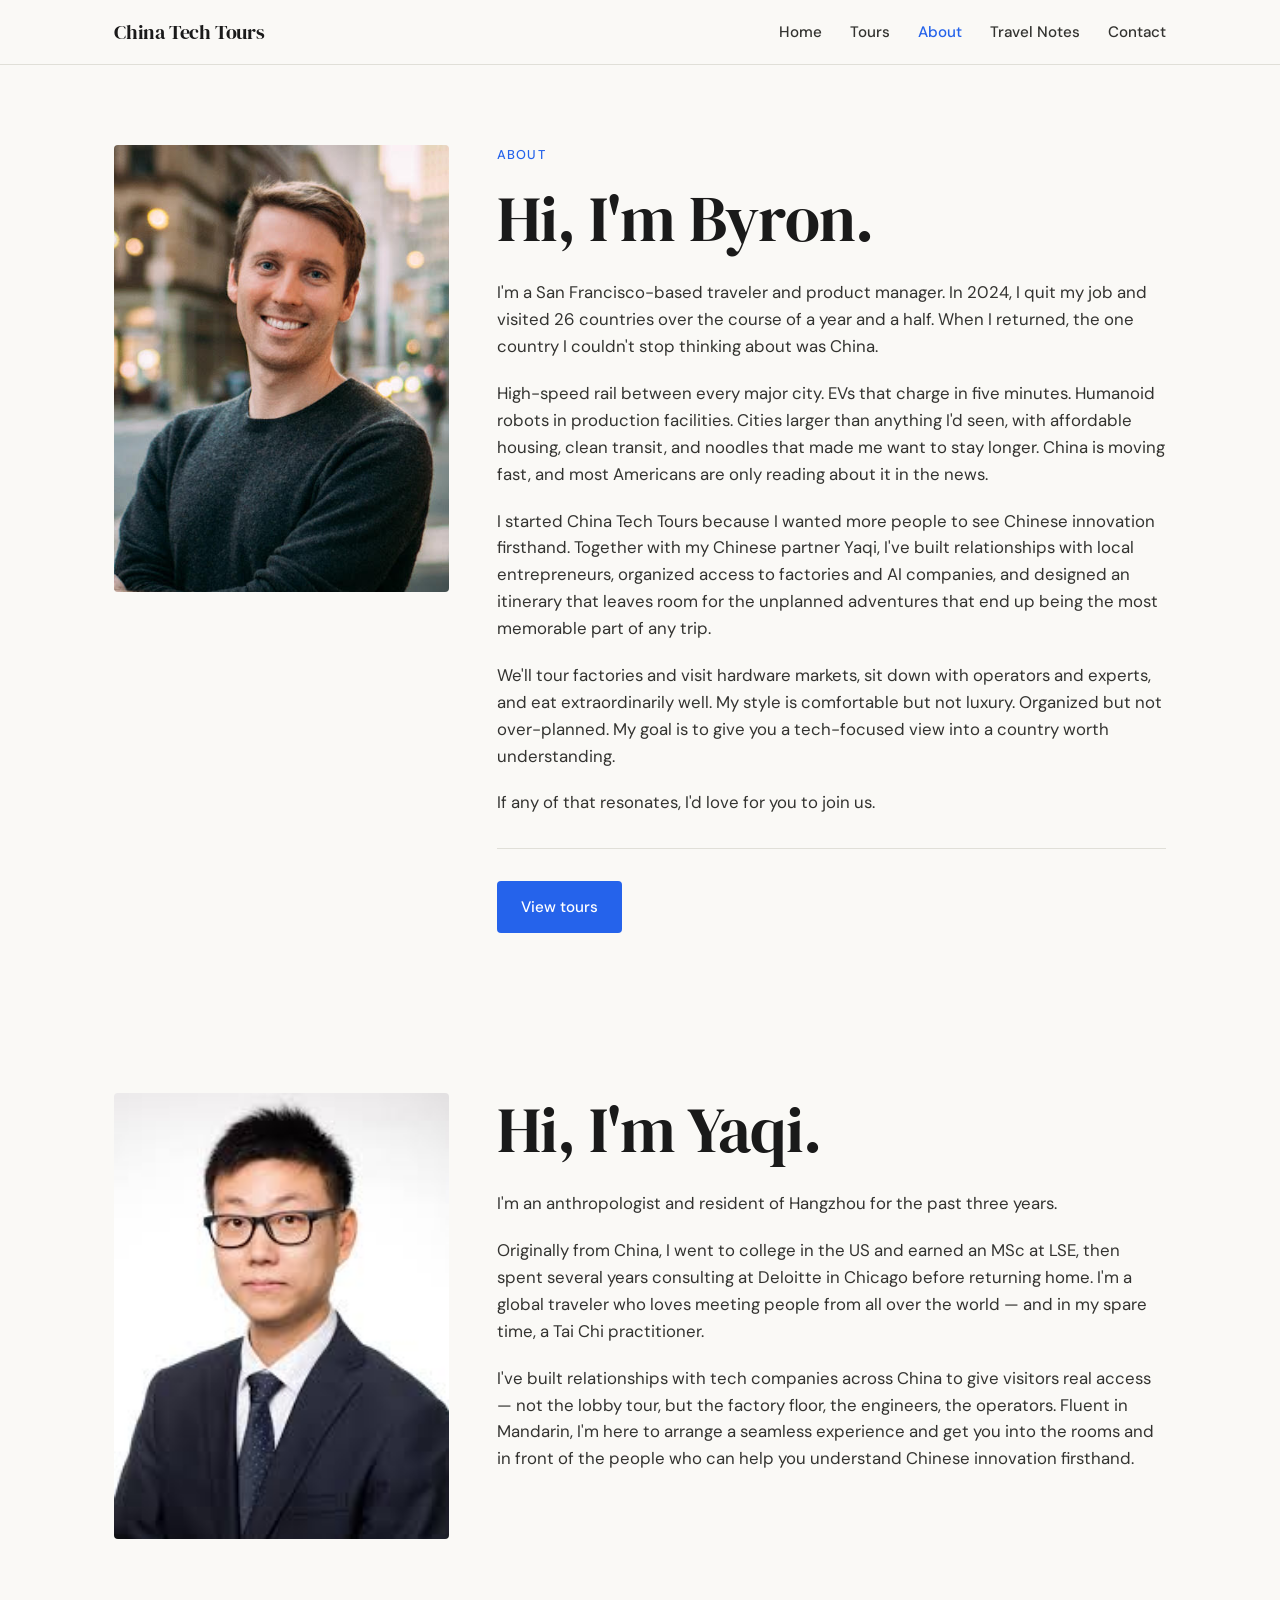
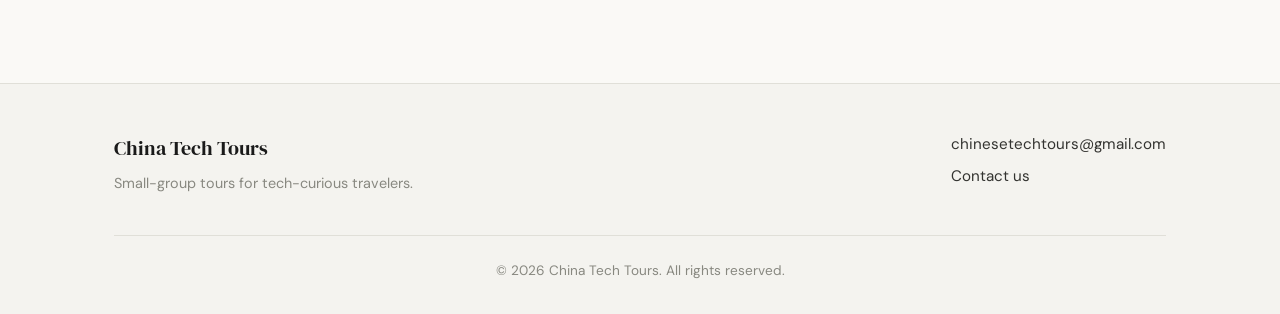
==== commit b66fa09f: "Update footer tagline and "Register your interest" link across all pages Co-Authored-By: Claude Sonn" ====
--- a/about.html
+++ b/about.html
@@ -99,11 +99,11 @@
       <div class="footer-inner">
         <div>
           <div class="footer-brand">China Tech Tours</div>
-          <p class="footer-tag">Small-group tech immersions through Hong Kong, Shenzhen, and Shanghai.</p>
+          <p class="footer-tag">Small-group tours for tech-curious travelers.</p>
         </div>
         <div class="footer-links">
           <a href="mailto:chinesetechtours@gmail.com">chinesetechtours@gmail.com</a>
-          <a href="contact.html">Register your interest</a>
+          <a href="contact.html">Contact us</a>
         </div>
       </div>
       <div class="footer-copy">© 2026 China Tech Tours. All rights reserved.</div>
--- a/style.css
+++ b/style.css
@@ -157,12 +157,36 @@
   margin: 2rem 0;
 }
 
-.hero-photo img {
+.hero-grid {
+  display: grid;
+  grid-template-columns: repeat(3, 1fr);
+  gap: 6px;
+}
+
+.hero-grid img {
   display: block;
   width: 100%;
-  height: 50vh;
+  height: 560px;
   object-fit: cover;
   object-position: center;
+}
+
+.hero-photo-mobile {
+  display: none;
+  width: 100%;
+  height: 560px;
+  object-fit: cover;
+  object-position: center;
+}
+
+@media (max-width: 768px) {
+  .hero-grid {
+    display: none;
+  }
+
+  .hero-photo-mobile {
+    display: block;
+  }
 }
 
 /* Buttons */
@@ -201,6 +225,40 @@
   color: #fff;
 }
 
+.cta-subtext {
+  margin-top: 10px;
+  text-align: center;
+  font-size: 1rem;
+  color: var(--muted);
+}
+
+.cta-secondary-link {
+  display: block;
+  margin-top: 14px;
+  text-align: center;
+  font-size: 0.9rem;
+  color: var(--muted);
+}
+
+.btn-secondary {
+  display: inline-block;
+  margin-top: 2rem;
+  border: 2px solid var(--blue);
+  color: var(--blue);
+  background: transparent;
+  padding: 0.85rem 1.5rem;
+  font-size: 1rem;
+  font-weight: 500;
+  text-decoration: none;
+  text-align: center;
+  cursor: pointer;
+}
+
+.btn-secondary:hover {
+  background: var(--blue);
+  color: white;
+}
+
 /* Tags */
 .tag {
   display: inline-block;
@@ -292,6 +350,11 @@
   margin-top: 2rem;
   padding-top: 2rem;
   border-top: 1px solid var(--border);
+}
+
+.tour-section--no-border {
+  border-top: 1px solid var(--border);
+  margin-bottom: -1rem;
 }
 
 .tour-meta + .tour-section {
@@ -390,6 +453,37 @@
   margin: 0;
 }
 
+.tour-section--no-border .tour-section-label {
+  margin-bottom: 0.75rem;
+}
+
+.departure-dates-list {
+  list-style: none;
+  padding: 0;
+  margin: 0 0 0.5rem;
+  display: flex;
+  flex-direction: column;
+  gap: 0;
+}
+
+.departure-dates-list li {
+  display: flex;
+  justify-content: space-between;
+  align-items: baseline;
+  padding: 0.65rem 0;
+}
+
+
+.departure-range {
+  font-size: 0.95rem;
+  color: var(--ink);
+}
+
+.departure-sfo {
+  font-size: 0.85rem;
+  color: var(--muted);
+}
+
 .itinerary-day ul li,
 .include-col ul li {
   position: relative;
@@ -471,7 +565,8 @@
 }
 
 .tour-card-flagship .btn {
-  margin-top: 2rem;
+  margin-top: 0.75rem;
+  border: 2px solid transparent;
 }
 
 /* Featured tour (home) */
@@ -960,13 +1055,17 @@
     margin: 2.5rem 0;
   }
 
-  .hero-photo img {
-    height: 60vh;
-  }
-
   /* Buttons — auto width on desktop */
   .btn {
     width: auto;
+    font-size: 0.95rem;
+  }
+
+  .btn-secondary {
+    display: block;
+    width: 100%;
+    max-width: 340px;
+    margin: 3rem auto 0;
     font-size: 0.95rem;
   }
 
@@ -999,8 +1098,10 @@
   }
 
   .tour-card-flagship .btn {
-    margin-top: 2.5rem;
-    align-self: flex-start;
+    margin-top: 0.75rem;
+    align-self: center;
+    width: 100%;
+    max-width: 340px;
   }
 
   .itinerary-day-trigger h4 {
